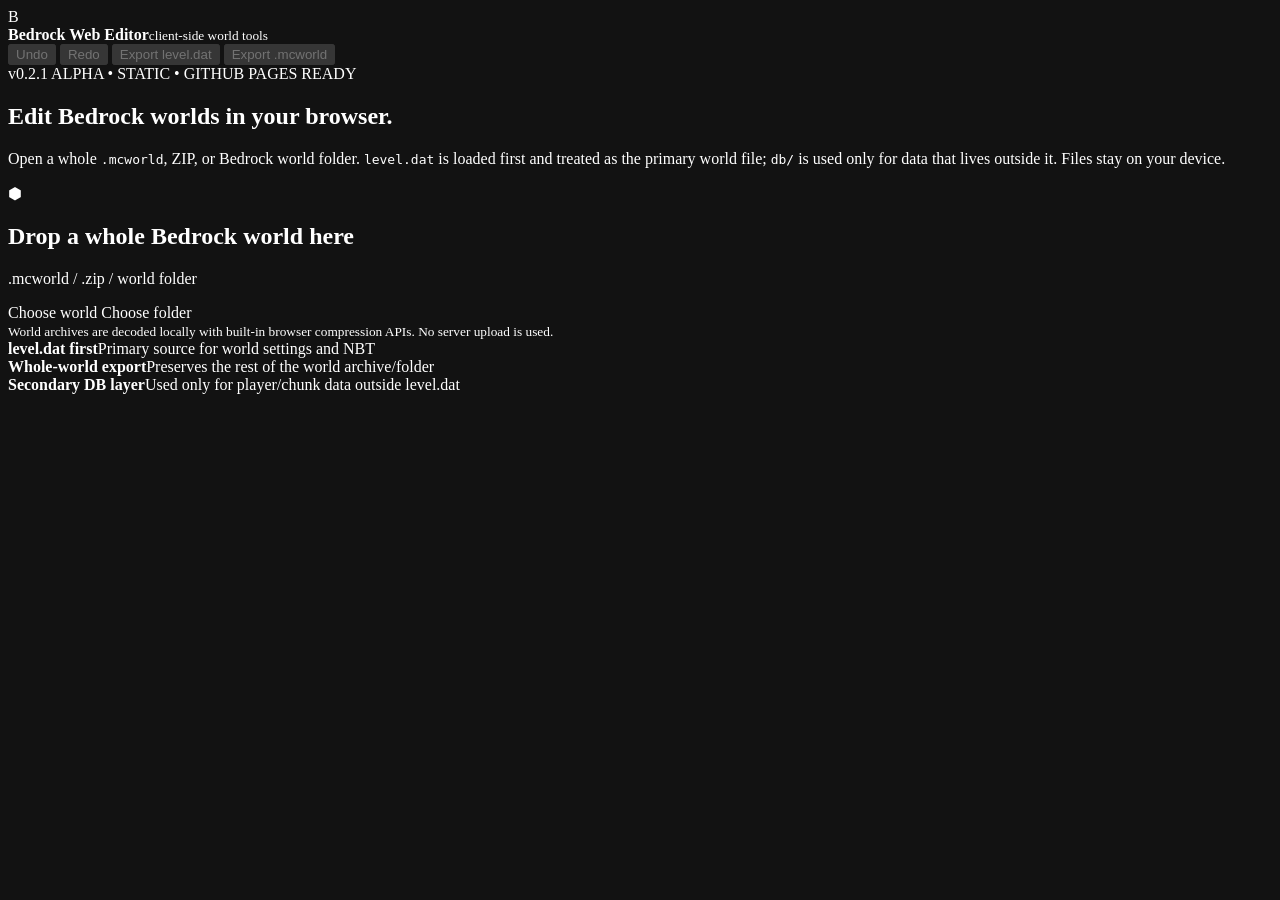
==== index.html @ 362d75a2 "Add editor interface" ====
<!doctype html>
<html lang="en">
<head>
  <meta charset="utf-8">
  <meta name="viewport" content="width=device-width,initial-scale=1,viewport-fit=cover">
  <meta name="theme-color" content="#050505">
  <meta name="color-scheme" content="dark">
  <meta name="description" content="Client-side Minecraft Bedrock world and inventory editor for GitHub Pages.">
  <title>Bedrock Web Editor</title>
  <link rel="manifest" href="./manifest.webmanifest">
  <link rel="icon" href="./icon.svg" type="image/svg+xml">
  <link rel="stylesheet" href="./styles.css">
</head>
<body>
  <header class="topbar">
    <div class="brand"><div class="logo">B</div><div><strong>Bedrock Web Editor</strong><small>client-side world tools</small></div></div>
    <div class="top-actions">
      <span id="dirtyBadge" class="dirty" hidden>UNSAVED</span>
      <button id="undoBtn" class="ghost" disabled>Undo</button>
      <button id="redoBtn" class="ghost" disabled>Redo</button>
      <button id="exportLevel" class="ghost" disabled>Export level.dat</button>
      <button id="exportWorld" class="primary" disabled>Export .mcworld</button>
    </div>
  </header>

  <main>
    <section id="emptyState" class="hero">
      <div class="hero-copy">
        <span class="eyebrow">v0.2.1 ALPHA • STATIC • GITHUB PAGES READY</span>
        <h1>Edit Bedrock worlds <span>in your browser.</span></h1>
        <p>Open a whole <code>.mcworld</code>, ZIP, or Bedrock world folder. <code>level.dat</code> is loaded first and treated as the primary world file; <code>db/</code> is used only for data that lives outside it. Files stay on your device.</p>
      </div>
      <div id="dropzone" class="dropzone">
        <div class="drop-icon">⬢</div>
        <h2>Drop a whole Bedrock world here</h2>
        <p>.mcworld / .zip / world folder</p>
        <div class="drop-buttons">
          <label class="primary file-label">Choose world<input id="fileInput" type="file" accept=".mcworld,.zip,.dat,application/zip" hidden></label>
          <label class="ghost file-label">Choose folder<input id="folderInput" type="file" webkitdirectory multiple hidden></label>
        </div>
        <small>World archives are decoded locally with built-in browser compression APIs. No server upload is used.</small>
      </div>
      <div class="feature-row">
        <div><b>level.dat first</b><span>Primary source for world settings and NBT</span></div>
        <div><b>Whole-world export</b><span>Preserves the rest of the world archive/folder</span></div>
        <div><b>Secondary DB layer</b><span>Used only for player/chunk data outside level.dat</span></div>
      </div>
    </section>

    <section id="editor" hidden>
      <div class="worldbar">
        <div><span class="eyebrow">OPEN WORLD</span><h1 id="worldTitle">World</h1><p><span id="sourceName"></span> • <span id="sourceType"></span></p></div>
        <div class="worldmeta"><span><b id="headerVersion">—</b> header</span><span><b id="payloadSize">—</b> payload</span><span><b id="levelHeaderInfo">—</b></span></div>
      </div>

      <nav class="tabs" aria-label="Editor sections">
        <button class="tab active" data-tab="world">level.dat</button>
        <button class="tab" data-tab="overview">Overview</button>
        <button class="tab" data-tab="inventory">Inventory</button>
        <button class="tab" data-tab="nbt">NBT</button>
        <button class="tab" data-tab="database">Database</button>
        <button class="tab" data-tab="about">About</button>
      </nav>

      <section id="panel-overview" class="panel">
        <div class="statgrid">
          <article><span>WORLD NAME</span><strong id="ovName">—</strong></article>
          <article><span>GAME MODE</span><strong id="ovMode">—</strong></article>
          <article><span>SEED</span><strong id="ovSeed">—</strong></article>
          <article><span>SPAWN</span><strong id="ovSpawn">—</strong></article>
          <article><span>FILES</span><strong id="ovFiles">—</strong></article>
          <article><span>PLAYER DATA</span><strong id="ovPlayers">—</strong></article>
        </div>
        <article class="card notice">
          <div class="notice-icon">!</div><div><h3>Make a backup before importing the edited world</h3><p>This editor preserves unknown NBT tags, but Bedrock changes its save format over time. Keep the original world until the edited copy has loaded correctly in-game.</p></div>
        </article>
      </section>

      <section id="panel-world" class="panel active">
        <div class="section-title"><div><span class="eyebrow">PRIMARY WORLD FILE • LEVEL.DAT</span><h2>World settings</h2><p>This is the first file loaded from every whole world and the primary source for world metadata.</p></div><button id="applyWorld" class="primary">Apply to level.dat</button></div>
        <div class="formgrid">
          <label><span>World name</span><input id="worldName" type="text"></label>
          <label><span>Seed</span><input id="seed" type="text" inputmode="numeric"></label>
          <label><span>Game mode</span><select id="gameMode"><option value="0">Survival</option><option value="1">Creative</option><option value="2">Adventure</option><option value="3">Spectator</option></select></label>
          <label><span>Difficulty</span><select id="difficulty"><option value="0">Peaceful</option><option value="1">Easy</option><option value="2">Normal</option><option value="3">Hard</option></select></label>
          <label><span>Spawn X</span><input id="spawnX" type="number"></label>
          <label><span>Spawn Y</span><input id="spawnY" type="number"></label>
          <label><span>Spawn Z</span><input id="spawnZ" type="number"></label>
          <label><span>World time</span><input id="worldTime" type="text" inputmode="numeric"></label>
        </div>
        <div class="togglegrid">
          <label class="switchrow"><span>Commands enabled</span><input id="commandsEnabled" type="checkbox"><i></i></label>
          <label class="switchrow"><span>Loaded in Creative</span><input id="creativeLoaded" type="checkbox"><i></i></label>
        </div>
        <div class="card"><h3>Detected gamerules</h3><div id="gamerules" class="togglegrid"></div></div>
      </section>

      <section id="panel-inventory" class="panel">
        <div class="section-title"><div><span class="eyebrow">PLAYER DATA</span><h2>Inventory editor</h2></div><label class="inline-select">Player record<select id="playerPicker"></select></label></div>
        <article id="playerNoData" class="card warning" hidden>
          <h3>No editable player inventory found yet</h3>
          <p id="playerNoDataText">The editor will automatically check LevelDB for <code>~local_player</code>. You can also load an extracted raw player NBT record below.</p>
        </article>
        <div id="inventoryContent">
          <div class="playerstats"><span>Level <b id="playerLevel">—</b></span><span>Health <b id="playerHealth">—</b></span><span>Source <b id="playerSource">—</b></span><small>Tap a slot to edit it</small></div>
          <div class="player-tools card slim-card">
            <label><span>XP level</span><input id="editPlayerLevel" type="number"></label>
            <label><span>Health</span><input id="editPlayerHealth" type="number" step="0.5"></label>
            <button id="applyPlayerStats" class="ghost">Apply stats</button>
            <button id="exportSelectedPlayer" class="ghost">Export player NBT</button>
            <button id="clearInventory" class="danger">Clear main inventory</button>
          </div>
          <div class="inventory-layout">
            <div><h3>Main inventory</h3><div id="inventoryGrid" class="invgrid"></div></div>
            <aside><h3>Armor</h3><div id="armorGrid" class="specialgrid"></div><h3>Offhand</h3><div id="offhandGrid" class="specialgrid"></div></aside>
          </div>
        </div>
        <article class="card raw-card">
          <div><h3>Raw player NBT</h3><p>For testing LevelDB player values separately, load a raw little-endian NBT record.</p></div>
          <label class="ghost file-label">Load raw NBT<input id="rawPlayerInput" type="file" hidden></label>
        </article>
        <div id="rawPlayerPanel" class="card" hidden>
          <div class="section-title compact"><div><h3 id="rawPlayerName"></h3></div><div class="inline-actions"><button id="bindRawPlayer" class="primary">Use as ~local_player</button><button id="exportRawPlayer" class="ghost">Export raw NBT</button></div></div>
          <pre id="rawPlayerJson" class="codebox"></pre>
        </div>
      </section>

      <section id="panel-nbt" class="panel">
        <div class="section-title"><div><span class="eyebrow">ADVANCED</span><h2>NBT tree</h2><p>Click a scalar value to edit it.</p></div><input id="nbtSearch" class="search" placeholder="Search tags or values…"></div>
        <div id="nbtTree" class="nbt-tree"></div>
      </section>

      <section id="panel-database" class="panel">
        <div class="section-title"><div><span class="eyebrow">SECONDARY WORLD DATA • LEVELDB • EXPERIMENTAL</span><h2>Database bridge</h2></div><div class="inline-actions"><button id="retryDb" class="ghost">Retry scan</button><span class="pill"><b id="dbCount">0</b> DB files</span></div></div>
        <article class="card warning"><h3>Secondary to level.dat</h3><p>The world opens and edits <code>level.dat</code> first. This database layer is only consulted for records that are not actually stored in <code>level.dat</code>, such as a modern <code>~local_player</code>. Edited database records are written without replacing the primary <code>level.dat</code> workflow.</p></article>
        <div class="statgrid db-stats">
          <article><span>DB STATUS</span><strong id="dbStatus">—</strong></article>
          <article><span>LOCAL PLAYER</span><strong id="dbLocalStatus">—</strong></article>
          <article><span>MANIFEST</span><strong id="dbManifest">—</strong></article>
          <article><span>PENDING DB EDITS</span><strong id="dbPending">0</strong></article>
        </div>
        <p id="dbHints" class="muted"></p>
        <div id="dbFiles" class="dbfiles"></div>
      </section>

      <section id="panel-about" class="panel">
        <div class="card prose">
          <span class="eyebrow">BEDROCK WEB EDITOR • v0.2.1 ALPHA</span>
          <h2>What this build actually supports</h2>
          <p>This is a static application: HTML, CSS and JavaScript only. It can be hosted from a normal GitHub Pages repository with no server, database, account system, or build step.</p>
          <ul>
            <li>Open and re-export complete <code>.mcworld</code> / ZIP archives and Bedrock world folders.</li>
            <li>Treat <code>level.dat</code> as the primary file: load it first, edit it directly, preserve unknown tags, and write it back into the whole-world export.</li>
            <li>Parse and write Bedrock's 8-byte <code>level.dat</code> header and little-endian NBT.</li>
            <li>Edit common world settings while preserving unrecognized NBT tags.</li>
            <li>Edit inventory/armor/offhand from embedded NBT, raw NBT, or a recoverable LevelDB <code>~local_player</code> record.</li>
            <li>Read standard LevelDB WAL records and exact keys from supported SST blocks.</li>
            <li>Export local-player edits as a new LevelDB recovery WAL overlay without rewriting existing SST tables.</li>
            <li>Undo/redo changes made through the editor.</li>
          </ul>
          <h3>Still experimental / not yet supported</h3>
          <p>Remote <code>player_*</code> selection, arbitrary chunk/subchunk editing, block entities/containers, actor editing, and complete table compaction. Unsupported table compression is skipped with a diagnostic instead of being overwritten.</p>
        </div>
      </section>
    </section>
  </main>

  <dialog id="itemDialog">
    <form method="dialog" onsubmit="return false">
      <div class="dialog-head"><div><span class="eyebrow">ITEM STACK</span><h2 id="itemSlotLabel">Slot</h2></div><button id="itemCancel" class="iconbtn" aria-label="Close">×</button></div>
      <label><span>Item identifier</span><input id="itemId" list="itemIds" autocomplete="off"></label>
      <datalist id="itemIds"></datalist>
      <div class="formgrid two"><label><span>Count</span><input id="itemCount" type="number" min="0" max="127"></label><label><span>Damage / data</span><input id="itemDamage" type="number"></label></div>
      <details><summary>Raw item data</summary><pre id="itemRaw" class="codebox"></pre></details>
      <div class="dialog-actions"><button id="deleteItem" class="danger" type="button">Delete item</button><span></span><button id="itemCancel2" class="ghost" type="button" onclick="document.getElementById('itemDialog').close()">Cancel</button><button id="itemSave" class="primary" type="button">Save item</button></div>
    </form>
  </dialog>

  <div id="toast" role="status" aria-live="polite"></div>
  <script type="module" src="./app.js"></script>
</body>
</html>
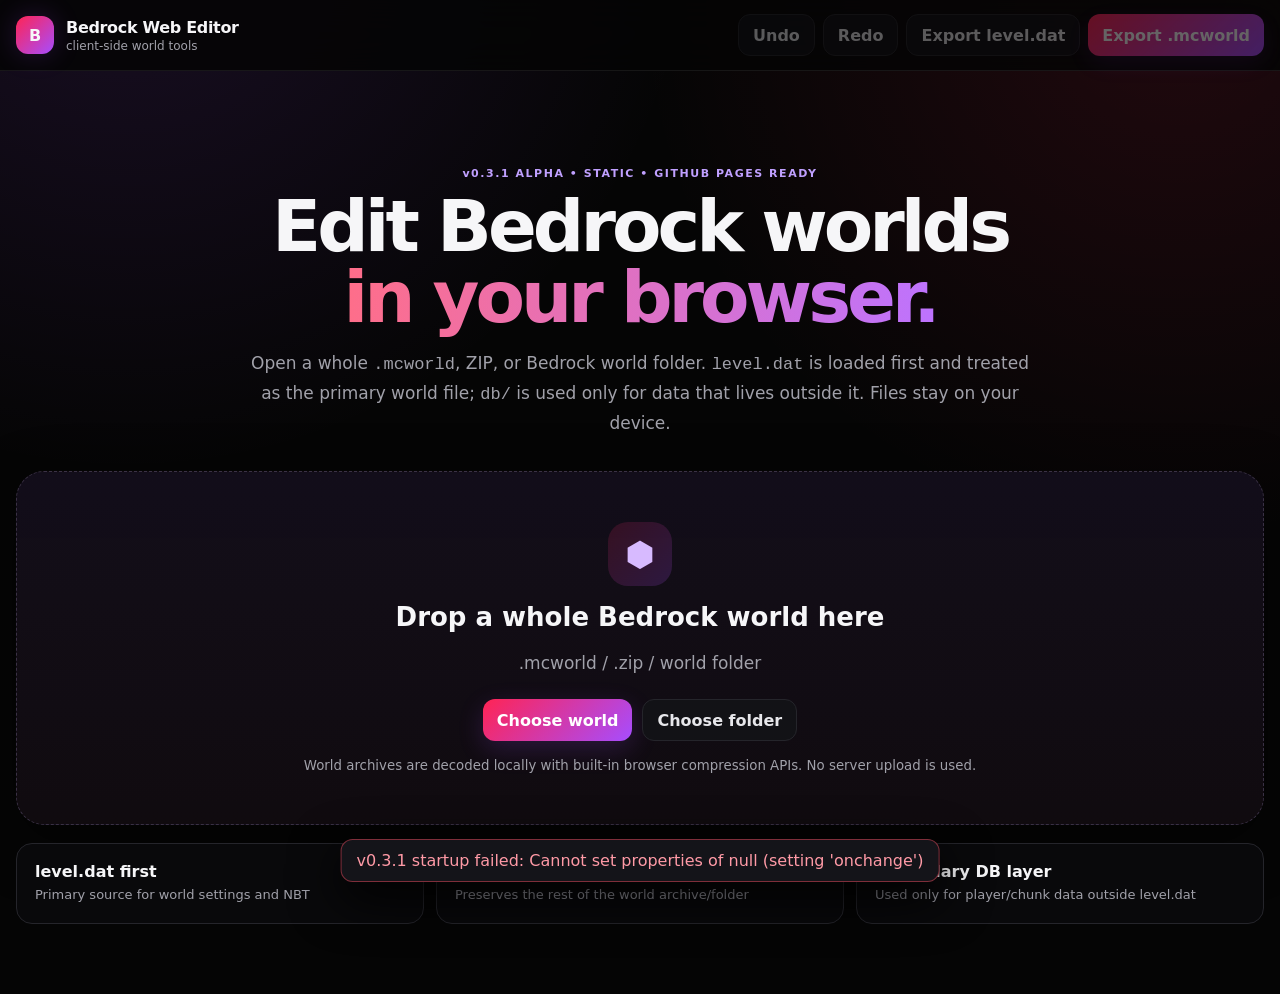
==== commit b04f92a5: "Fix Pages caching and update v0.3.1 metadata" ====
--- a/index.html
+++ b/index.html
@@ -9,7 +9,7 @@
   <title>Bedrock Web Editor</title>
   <link rel="manifest" href="./manifest.webmanifest">
   <link rel="icon" href="./icon.svg" type="image/svg+xml">
-  <link rel="stylesheet" href="./styles.css">
+  <link rel="stylesheet" href="./styles.css?v=0.3.1">
 </head>
 <body>
   <header class="topbar">
@@ -26,7 +26,7 @@
   <main>
     <section id="emptyState" class="hero">
       <div class="hero-copy">
-        <span class="eyebrow">v0.2.1 ALPHA • STATIC • GITHUB PAGES READY</span>
+        <span class="eyebrow">v0.3.1 ALPHA • STATIC • GITHUB PAGES READY</span>
         <h1>Edit Bedrock worlds <span>in your browser.</span></h1>
         <p>Open a whole <code>.mcworld</code>, ZIP, or Bedrock world folder. <code>level.dat</code> is loaded first and treated as the primary world file; <code>db/</code> is used only for data that lives outside it. Files stay on your device.</p>
       </div>
@@ -49,7 +49,7 @@
 
     <section id="editor" hidden>
       <div class="worldbar">
-        <div><span class="eyebrow">OPEN WORLD</span><h1 id="worldTitle">World</h1><p><span id="sourceName"></span> • <span id="sourceType"></span></p></div>
+        <div><span class="eyebrow">OPEN WORLD</span><h1 id="worldTitle">World</h1><p><span id="sourceName"></span> • <span id="sourceType"></span></div>
         <div class="worldmeta"><span><b id="headerVersion">—</b> header</span><span><b id="payloadSize">—</b> payload</span><span><b id="levelHeaderInfo">—</b></span></div>
       </div>
 
@@ -82,8 +82,8 @@
           <label><span>World name</span><input id="worldName" type="text"></label>
           <label><span>Seed</span><input id="seed" type="text" inputmode="numeric"></label>
           <label><span>Game mode</span><select id="gameMode"><option value="0">Survival</option><option value="1">Creative</option><option value="2">Adventure</option><option value="3">Spectator</option></select></label>
-          <label><span>Difficulty</span><select id="difficulty"><option value="0">Peaceful</option><option value="1">Easy</option><option value="2">Normal</option><option value="3">Hard</option></select></label>
-          <label><span>Spawn X</span><input id="spawnX" type="number"></label>
+          <label><span>Difficulty</span><select id="difficulty"><option value="0">Peaceful</option><option value="1">Easy</option><option value="2">Normal</option><option><option value="3">Hard</option></select></label>
+          <label><span>Spawn X<span><input id="spawnX" type="number"></label>
           <label><span>Spawn Y</span><input id="spawnY" type="number"></label>
           <label><span>Spawn Z</span><input id="spawnZ" type="number"></label>
           <label><span>World time</span><input id="worldTime" type="text" inputmode="numeric"></label>
@@ -110,23 +110,21 @@
             <button id="exportSelectedPlayer" class="ghost">Export player NBT</button>
             <button id="clearInventory" class="danger">Clear main inventory</button>
           </div>
-          <div class="inventory-layout">
-            <div><h3>Main inventory</h3><div id="inventoryGrid" class="invgrid"></div></div>
-            <aside><h3>Armor</h3><div id="armorGrid" class="specialgrid"></div><h3>Offhand</h3><div id="offhandGrid" class="specialgrid"></div></aside>
-          </div>
-        </div>
-        <article class="card raw-card">
-          <div><h3>Raw player NBT</h3><p>For testing LevelDB player values separately, load a raw little-endian NBT record.</p></div>
-          <label class="ghost file-label">Load raw NBT<input id="rawPlayerInput" type="file" hidden></label>
-        </article>
-        <div id="rawPlayerPanel" class="card" hidden>
-          <div class="section-title compact"><div><h3 id="rawPlayerName"></h3></div><div class="inline-actions"><button id="bindRawPlayer" class="primary">Use as ~local_player</button><button id="exportRawPlayer" class="ghost">Export raw NBT</button></div></div>
+          <h3>Main inventory</h3><div id="inventoryGrid" class="inventory-grid"></div>
+          <div class="special-grids"><div><h3>Armor</h3><div id="armorGrid" class="inventory-grid small"></div></div><div><h3>Offhand</h3><div id="offhandGrid" class="inventory-grid small"></div></div></div>
+        </div>
+        <article class="card secondary-tool">
+          <div><h3>Rawplayer NBT</h3><p>Use this if you have extracted a single player record. It does not replace whole-world import.</p></div>
+          <label class="ghost file-label">Load player NBT<input id="playerNBTInput" type="file" hidden></label>
+        </article>
+        <article id="rawPlayerPanel" class="card" hidden>
+          <div class="section-title"><div><h3>Loaded raw player record</h3><p id="rawPlayerName"></p></div><div class="inline-actions"><button id="bindLocalPlayer" class="ghost">Bind to ~local_player</button><button id="exportRawPlayer" class="ghost">Export raw NBT</button></div></div>
           <pre id="rawPlayerJson" class="codebox"></pre>
-        </div>
+        </article>
       </section>
 
       <section id="panel-nbt" class="panel">
-        <div class="section-title"><div><span class="eyebrow">ADVANCED</span><h2>NBT tree</h2><p>Click a scalar value to edit it.</p></div><input id="nbtSearch" class="search" placeholder="Search tags or values…"></div>
+        <div class="section-title"><div><span class="eyebrow">LEVEL.DAT NBT</span><h2>Raw tree browser</h2></div><input id="nbtSearch" class="search" placeholder="Filter tags ..."></div>
         <div id="nbtTree" class="nbt-tree"></div>
       </section>
 
@@ -145,15 +143,20 @@
 
       <section id="panel-about" class="panel">
         <div class="card prose">
-          <span class="eyebrow">BEDROCK WEB EDITOR • v0.2.1 ALPHA</span>
+          <span class="eyebrow">BEDROCK WEB EDITOR • v0.3.1 ALPHA</span>
           <h2>What this build actually supports</h2>
           <p>This is a static application: HTML, CSS and JavaScript only. It can be hosted from a normal GitHub Pages repository with no server, database, account system, or build step.</p>
+          <p><strong>Live site:</strong> <a href="https://alastor-kaneki.github.io/Bedrock-World-Editor/" target="_blank" rel="noopener">alastor-kaneki.github.io/Bedrock-World-Editor/</a></p>
+          <p class="muted"><strong>Build:</strong> v0.3.1-alpha • cache-migration release</p>
           <ul>
             <li>Open and re-export complete <code>.mcworld</code> / ZIP archives and Bedrock world folders.</li>
             <li>Treat <code>level.dat</code> as the primary file: load it first, edit it directly, preserve unknown tags, and write it back into the whole-world export.</li>
             <li>Parse and write Bedrock's 8-byte <code>level.dat</code> header and little-endian NBT.</li>
             <li>Edit common world settings while preserving unrecognized NBT tags.</li>
             <li>Edit inventory/armor/offhand from embedded NBT, raw NBT, or a recoverable LevelDB <code>~local_player</code> record.</li>
+            <li>Browse the current official Bedrock item listing, including technical, Education, deprecated, hidden, and normally unobtainable IDs.</li>
+            <li>Display matching vanilla item/block sprites directly from Mojang’s official <code>bedrock-samples</code> repository.</li>
+            <li>Add, remove, and edit enchantments, including arbitrary numeric enchantment IDs and out-of-range levels.</li>
             <li>Read standard LevelDB WAL records and exact keys from supported SST blocks.</li>
             <li>Export local-player edits as a new LevelDB recovery WAL overlay without rewriting existing SST tables.</li>
             <li>Undo/redo changes made through the editor.</li>
@@ -165,18 +168,57 @@
     </section>
   </main>
 
-  <dialog id="itemDialog">
+  <dialog id="itemDialog" class="wide-dialog">
     <form method="dialog" onsubmit="return false">
       <div class="dialog-head"><div><span class="eyebrow">ITEM STACK</span><h2 id="itemSlotLabel">Slot</h2></div><button id="itemCancel" class="iconbtn" aria-label="Close">×</button></div>
-      <label><span>Item identifier</span><input id="itemId" list="itemIds" autocomplete="off"></label>
+      <div id="itemPreview" class="item-preview"></div>
+      <div class="item-id-row">
+        <label><span>Item identifier</span><input id="itemId" list="itemIds" autocomplete="off" spellcheck="false"></label>
+        <button id="browseCatalog" class="ghost" type="button">Browse all items</button>
+      </div>
       <datalist id="itemIds"></datalist>
       <div class="formgrid two"><label><span>Count</span><input id="itemCount" type="number" min="0" max="127"></label><label><span>Damage / data</span><input id="itemDamage" type="number"></label></div>
+
+      <section class="enchant-editor">
+        <div class="subsection-head"><div><span class="eyebrow">ENCHANTMENTS</span><h3>Enchant stack</h3></div><button id="enchantClear" class="ghost smallbtn" type="button">Clear all</button></div>
+        <div id="enchantList" class="enchant-list"></div>
+        <div class="enchant-add">
+          <label><span>Enchantment</span><select id="enchantType"></select></label>
+          <label id="enchantCustomWrap" hidden><span>Numeric ID</span><input id="enchantCustomId" type="number" value="0" min="-32768" max="32767"></label>
+          <label><span>Level</span><input id="enchantLevel" type="number" value="1" step="1"></label>
+          <button id="enchantAdd" class="ghost" type="button">Add / update</button>
+        </div>
+        <p class="muted tiny">Normal maximum levels are shown as hints. The editor allows out-of-range levels and custom numeric IDs for experimental/illegal stacks.</p>
+      </section>
+
       <details><summary>Raw item data</summary><pre id="itemRaw" class="codebox"></pre></details>
       <div class="dialog-actions"><button id="deleteItem" class="danger" type="button">Delete item</button><span></span><button id="itemCancel2" class="ghost" type="button" onclick="document.getElementById('itemDialog').close()">Cancel</button><button id="itemSave" class="primary" type="button">Save item</button></div>
     </form>
   </dialog>
 
+  <dialog id="catalogDialog" class="catalog-dialog">
+    <form method="dialog" onsubmit="return false">
+      <div class="dialog-head"><div><span class="eyebrow">OFFICIAL BEDROCK CATALOG</span><h2>Items & hidden IDs</h2></div><button id="catalogClose" class="iconbtn" type="button" aria-label="Close">×</button></div>
+      <div class="catalog-source"><b id="catalogSourceStatus">Loading official catalog…</b><span id="catalogSourceDetails">Microsoft Learn + Mojang bedrock-samples</span></div>
+      <div class="catalog-toolbar">
+        <input id="catalogSearch" class="search" placeholder="Search item ID or runtime ID…" autocomplete="off">
+        <select id="catalogFilter">
+          <option value="all">All items</option>
+          <option value="special">Hidden / technical / education</option>
+          <option value="technical">Technical / normally unobtainable</option>
+          <option value="education">Education / chemistry</option>
+          <option value="deprecated">Deprecated / placeholder</option>
+          <option value="normal">Normal</option>
+        </select>
+        <span id="catalogCount" class="pill">0 results</span>
+      </div>
+      <p class="muted tiny catalog-note">Catalog IDs come from Microsoft’s Bedrock reference. Sprites are linked directly from Mojang’s official <code>bedrock-samples</code> resource pack when a matching vanilla texture exists. No Minecraft textures are copied into this repository.</p>
+      <div id="catalogGrid" class="catalog-grid"></div>
+      <button id="catalogLoadMore" class="ghost catalog-more" type="button">Show more</button>
+    </form>
+  </dialog>
+
   <div id="toast" role="status" aria-live="polite"></div>
-  <script type="module" src="./app.js"></script>
+  <script type="module" src="./app.js?v=0.3.1"></script>
 </body>
 </html>
--- a/styles.css
+++ b/styles.css
@@ -0,0 +1,11 @@
+:root{
+  --bg:#050505;--panel:#0b0b0d;--panel2:#111114;--line:#25252b;--text:#f6f6f8;--muted:#a1a1aa;
+  --red:#ff2454;--purple:#a64dff;--green:#5ff0a5;--yellow:#ffcb61;--danger:#ff4f63;
+  --radius:18px;--shadow:0 18px 60px rgba(0,0,0,.45)
+}
+*{box-sizing:border-box}html,body{margin:0;background:radial-gradient(circle at 10% -10%,rgba(166,77,255,.13),transparent 36%),radial-gradient(circle at 92% 0,rgba(255,36,84,.11),transparent 35%),var(--bg);color:var(--text);font-family:Inter,ui-sans-serif,system-ui,-apple-system,BlinkMacSystemFont,"Segoe UI",sans-serif;min-height:100%}body{padding-bottom:max(24px,env(safe-area-inset-bottom))}button,input,select{font:inherit;color:inherit}button,label.file-label{user-select:none}code,pre{font-family:"SFMono-Regular",Consolas,"Liberation Mono",monospace}.topbar{position:sticky;top:0;z-index:50;display:flex;align-items:center;justify-content:space-between;gap:20px;padding:14px max(16px,calc((100vw - 1280px)/2));background:rgba(5,5,5,.88);backdrop-filter:blur(18px);border-bottom:1px solid rgba(255,255,255,.07)}.brand{display:flex;align-items:center;gap:12px}.brand strong{display:block;letter-spacing:-.02em}.brand small{display:block;color:var(--muted);font-size:12px;margin-top:2px}.logo{width:38px;height:38px;border-radius:12px;display:grid;place-items:center;font-weight:900;background:linear-gradient(135deg,var(--red),var(--purple));box-shadow:0 0 28px rgba(166,77,255,.2)}.top-actions{display:flex;gap:8px;align-items:center;flex-wrap:wrap;justify-content:flex-end}button,.file-label{border:0;border-radius:12px;padding:10px 14px;cursor:pointer;transition:.18s ease;font-weight:750;display:inline-flex;align-items:center;justify-content:center;gap:8px;min-height:42px}.primary{background:linear-gradient(135deg,var(--red),var(--purple));color:#fff;box-shadow:0 8px 26px rgba(166,77,255,.18)}.primary:hover{transform:translateY(-1px);filter:brightness(1.08)}.ghost{background:#121216;border:1px solid var(--line);color:#e7e7eb}.ghost:hover{background:#19191f}.danger{background:rgba(255,79,99,.13);color:#ff8795;border:1px solid rgba(255,79,99,.24)}button:disabled{opacity:.38;cursor:not-allowed;transform:none!important}.dirty{font-size:11px;font-weight:900;letter-spacing:.1em;color:#ffd7df;background:rgba(255,36,84,.14);border:1px solid rgba(255,36,84,.28);padding:7px 9px;border-radius:999px}main{max-width:1280px;margin:0 auto;padding:28px 16px}.hero{padding:7vh 0 2vh}.hero-copy{text-align:center;max-width:780px;margin:0 auto 34px}.eyebrow{font-size:11px;letter-spacing:.14em;font-weight:900;color:#c0a0ff}.hero h1,.worldbar h1{font-size:clamp(38px,7vw,72px);line-height:.98;letter-spacing:-.055em;margin:10px 0 16px}.hero h1 span{background:linear-gradient(90deg,#ff6e89,#bd73ff);-webkit-background-clip:text;background-clip:text;color:transparent}.hero p{color:var(--muted);font-size:17px;line-height:1.65}.dropzone{border:1px dashed #3a3145;background:linear-gradient(180deg,rgba(166,77,255,.055),rgba(255,36,84,.025)),#0a0a0d;border-radius:28px;padding:50px 24px;text-align:center;box-shadow:var(--shadow);transition:.2s}.dropzone.drag{border-color:#ba7fff;transform:scale(1.006);background:#101016}.drop-icon{width:64px;height:64px;margin:0 auto 16px;display:grid;place-items:center;border-radius:20px;background:linear-gradient(135deg,rgba(255,36,84,.15),rgba(166,77,255,.18));font-size:34px;color:#d7baff}.dropzone h2{margin:8px 0 6px;font-size:26px}.dropzone p,.dropzone small{color:var(--muted)}.drop-buttons{display:flex;justify-content:center;gap:10px;margin:22px 0 14px;flex-wrap:wrap}.feature-row{display:grid;grid-template-columns:repeat(3,1fr);gap:12px;margin-top:18px}.feature-row>div{padding:18px;border:1px solid var(--line);background:rgba(11,11,13,.8);border-radius:16px}.feature-row b,.feature-row span{display:block}.feature-row span{color:var(--muted);font-size:13px;margin-top:5px;line-height:1.45}.worldbar{display:flex;justify-content:space-between;align-items:end;gap:20px;padding:18px 4px 22px}.worldbar h1{font-size:clamp(34px,5vw,56px);margin:5px 0 6px}.worldbar p{margin:0;color:var(--muted)}.worldmeta{display:flex;gap:8px;flex-wrap:wrap;justify-content:flex-end}.worldmeta span,.pill{background:#101014;border:1px solid var(--line);border-radius:999px;padding:8px 11px;color:var(--muted);font-size:12px}.worldmeta b,.pill b{color:#fff}.tabs{display:flex;gap:6px;overflow-x:auto;padding:8px;background:#0a0a0d;border:1px solid var(--line);border-radius:15px;position:sticky;top:68px;z-index:30}.tab{background:transparent;color:var(--muted);white-space:nowrap}.tab.active{background:linear-gradient(135deg,rgba(255,36,84,.17),rgba(166,77,255,.17));color:#fff;border:1px solid rgba(190,117,255,.22)}.panel{display:none;padding:24px 2px}.panel.active{display:block}.statgrid{display:grid;grid-template-columns:repeat(3,1fr);gap:12px}.statgrid article,.card{background:linear-gradient(180deg,#101014,#0c0c0f);border:1px solid var(--line);border-radius:var(--radius);padding:20px}.statgrid span{display:block;color:var(--muted);font-size:11px;letter-spacing:.12em;font-weight:800}.statgrid strong{display:block;margin-top:10px;font-size:22px;overflow-wrap:anywhere}.notice{margin-top:14px;display:flex;gap:14px;align-items:flex-start}.notice-icon{width:34px;height:34px;border-radius:10px;background:rgba(255,203,97,.1);border:1px solid rgba(255,203,97,.2);display:grid;place-items:center;color:var(--yellow);font-weight:900;flex:none}.notice h3,.card h3{margin:0 0 7px}.notice p,.card p{margin:0;color:var(--muted);line-height:1.6}.warning{border-color:rgba(255,203,97,.2);background:linear-gradient(180deg,rgba(255,203,97,.05),#0c0c0f)}.section-title{display:flex;justify-content:space-between;align-items:center;gap:16px;margin-bottom:16px}.section-title h2{margin:4px 0 0;font-size:30px;letter-spacing:-.035em}.section-title p{color:var(--muted);margin:5px 0 0}.section-title.compact{margin-bottom:10px}.formgrid{display:grid;grid-template-columns:repeat(4,1fr);gap:12px}.formgrid.two{grid-template-columns:1fr 1fr}.formgrid label,dialog label{display:block}.formgrid label>span,dialog label>span,.inline-select{font-size:12px;color:var(--muted);font-weight:700}.formgrid input,.formgrid select,dialog input,.inline-select select,.search{width:100%;margin-top:7px;background:#0f0f13;border:1px solid var(--line);border-radius:12px;padding:12px 13px;outline:none}.formgrid input:focus,.formgrid select:focus,dialog input:focus,.search:focus{border-color:#8f5cc6;box-shadow:0 0 0 3px rgba(166,77,255,.09)}.togglegrid{display:grid;grid-template-columns:repeat(2,1fr);gap:10px;margin:14px 0}.switchrow{display:flex!important;align-items:center;justify-content:space-between;gap:12px;padding:13px 14px;border:1px solid var(--line);border-radius:12px;background:#0e0e12;color:#ddd}.switchrow input{display:none}.switchrow i{width:42px;height:24px;border-radius:999px;background:#292930;position:relative;flex:none;transition:.2s}.switchrow i:after{content:"";position:absolute;width:18px;height:18px;left:3px;top:3px;border-radius:50%;background:#999;transition:.2s}.switchrow input:checked+i{background:linear-gradient(90deg,var(--red),var(--purple))}.switchrow input:checked+i:after{left:21px;background:#fff}.inline-select select{width:auto;min-width:220px;margin-left:8px;margin-top:0}.playerstats{display:flex;gap:10px;align-items:center;flex-wrap:wrap;margin-bottom:12px}.playerstats span{padding:9px 12px;background:#101014;border:1px solid var(--line);border-radius:999px}.playerstats small{color:var(--muted)}.inventory-layout{display:grid;grid-template-columns:minmax(0,1fr) 190px;gap:16px}.inventory-layout h3{margin:4px 0 10px}.invgrid{display:grid;grid-template-columns:repeat(9,minmax(54px,1fr));gap:7px}.slot{aspect-ratio:1/1;background:linear-gradient(180deg,#17171c,#101014);border:1px solid #303038;border-radius:11px;padding:6px;position:relative;overflow:hidden;display:block;text-align:center;min-height:58px}.slot:hover{border-color:#8a5dac;background:#1b1920}.slot-num{position:absolute;top:5px;left:7px;font-size:9px;color:#7d7d88;max-width:90%;white-space:nowrap;overflow:hidden;text-overflow:ellipsis}.item-glyph{font-size:23px;display:block;margin:8px auto 2px;color:#d8c0ff;text-shadow:0 0 12px rgba(166,77,255,.25)}.item-name{font-size:8px;display:block;white-space:nowrap;overflow:hidden;text-overflow:ellipsis;color:#aaa}.slot strong{position:absolute;right:6px;bottom:4px;font-size:11px}.empty-dot{display:grid;place-items:center;height:100%;font-size:25px;color:#46464f}.specialgrid{display:grid;gap:7px;margin-bottom:18px}.slot.special{aspect-ratio:auto;height:66px}.raw-card{margin-top:20px;display:flex;justify-content:space-between;align-items:center;gap:14px}.codebox{background:#08080a;border:1px solid #222228;padding:14px;border-radius:12px;overflow:auto;max-height:380px;color:#cfd0d5;font-size:12px;line-height:1.55}.nbt-tree{background:#0b0b0e;border:1px solid var(--line);border-radius:16px;padding:10px;overflow:auto}.nbt-node{border-left:1px solid #26262d;margin-left:7px}.nbt-head{display:flex;align-items:center;gap:8px;min-height:38px;padding:5px 8px;border-radius:9px;cursor:pointer}.nbt-head:hover{background:#121217}.nbt-head b{font-size:13px}.nbt-value{margin-left:auto;color:#a3a3ad;font:12px/1.3 "SFMono-Regular",Consolas,monospace;max-width:55%;white-space:nowrap;overflow:hidden;text-overflow:ellipsis}.nbt-children{margin-left:15px}.tag-type{font-size:9px;line-height:1;border-radius:999px;padding:5px 6px;background:#202029;color:#c8c8d2;min-width:48px;text-align:center}.t8{color:#9be0b7}.t10{color:#cf9cff}.t9{color:#ffafc0}.t4{color:#ffd087}.search{width:min(340px,50vw);margin-top:0}.dbfiles{display:grid;gap:7px}.db-row{display:flex;justify-content:space-between;gap:16px;background:#0f0f13;border:1px solid var(--line);padding:11px 13px;border-radius:10px;font:12px/1.4 "SFMono-Regular",Consolas,monospace}.db-row span{overflow-wrap:anywhere}.db-row b{color:#aaa;white-space:nowrap}.muted{color:var(--muted);line-height:1.6}.prose{max-width:880px}.prose h2{font-size:32px;letter-spacing:-.04em}.prose li{margin:9px 0;color:#d4d4db}.prose code{color:#ddbaff}dialog{width:min(620px,calc(100vw - 24px));border:1px solid #393941;background:#0b0b0f;color:#fff;border-radius:22px;padding:0;box-shadow:0 30px 100px #000}dialog::backdrop{background:rgba(0,0,0,.78);backdrop-filter:blur(6px)}dialog form{padding:20px}.dialog-head{display:flex;align-items:center;justify-content:space-between}.dialog-head h2{margin:4px 0 15px}.iconbtn{width:40px;height:40px;padding:0;border-radius:50%;background:#16161b;border:1px solid var(--line);font-size:24px}.dialog-actions{display:grid;grid-template-columns:auto 1fr auto auto;gap:8px;align-items:center;margin-top:16px}.dialog-actions button{min-width:90px}#toast{position:fixed;left:50%;bottom:max(18px,env(safe-area-inset-bottom));transform:translate(-50%,20px);opacity:0;pointer-events:none;z-index:100;background:#141419;border:1px solid #34343c;color:#f3f3f5;padding:11px 15px;border-radius:12px;box-shadow:0 16px 50px #000;transition:.2s;max-width:min(90vw,620px);text-align:center}#toast.show{opacity:1;transform:translate(-50%,0)}#toast[data-kind="err"]{border-color:rgba(255,79,99,.45);color:#ff9aa6}
+@media(max-width:900px){.formgrid{grid-template-columns:repeat(2,1fr)}.statgrid{grid-template-columns:repeat(2,1fr)}.inventory-layout{grid-template-columns:1fr}.specialgrid{grid-template-columns:repeat(5,1fr)}.worldbar{align-items:flex-start;flex-direction:column}.worldmeta{justify-content:flex-start}.topbar{align-items:flex-start}.top-actions{max-width:62%}.top-actions .ghost:nth-of-type(3){display:none}}
+@media(max-width:620px){main{padding:18px 10px}.topbar{padding:10px}.brand small{display:none}.top-actions{max-width:none;gap:5px}.top-actions button{padding:9px 10px;font-size:12px}.top-actions .ghost:nth-of-type(1),.top-actions .ghost:nth-of-type(2){display:none}.hero{padding-top:4vh}.dropzone{padding:38px 14px}.feature-row,.statgrid,.formgrid,.togglegrid{grid-template-columns:1fr}.tabs{top:59px}.panel{padding-top:18px}.section-title{align-items:flex-start;flex-direction:column}.section-title>.primary{width:100%}.inline-select{width:100%}.inline-select select{display:block;margin:7px 0 0;width:100%}.invgrid{grid-template-columns:repeat(6,1fr);gap:5px}.slot{min-height:50px;border-radius:9px}.item-glyph{font-size:18px}.specialgrid{grid-template-columns:repeat(2,1fr)}.raw-card{align-items:flex-start;flex-direction:column}.raw-card .file-label{width:100%}.search{width:100%}.nbt-value{max-width:42%}.dialog-actions{grid-template-columns:1fr 1fr}.dialog-actions span{display:none}.dialog-actions button{width:100%}.dialog-actions .danger{order:3;grid-column:1/-1}.feature-row{display:none}}
+.player-tools{display:grid;grid-template-columns:130px 130px auto auto auto;gap:9px;align-items:end;margin:0 0 16px}.slim-card{padding:13px}.player-tools label>span{display:block;font-size:11px;color:var(--muted);font-weight:800;margin-bottom:6px}.player-tools input{width:100%;background:#0b0b0e;border:1px solid var(--line);border-radius:10px;padding:10px;outline:none}.inline-actions{display:flex;gap:8px;align-items:center;flex-wrap:wrap}.db-stats{grid-template-columns:repeat(4,1fr);margin:14px 0}.db-stats strong{font-size:14px;line-height:1.35;overflow-wrap:anywhere}.db-stats article{min-height:92px}
+@media(max-width:900px){.player-tools{grid-template-columns:1fr 1fr 1fr}.db-stats{grid-template-columns:repeat(2,1fr)}}
+@media(max-width:620px){.player-tools{grid-template-columns:1fr 1fr}.player-tools button{width:100%}.player-tools .danger{grid-column:1/-1}.db-stats{grid-template-columns:1fr}.inline-actions{width:100%}.inline-actions button{flex:1}}
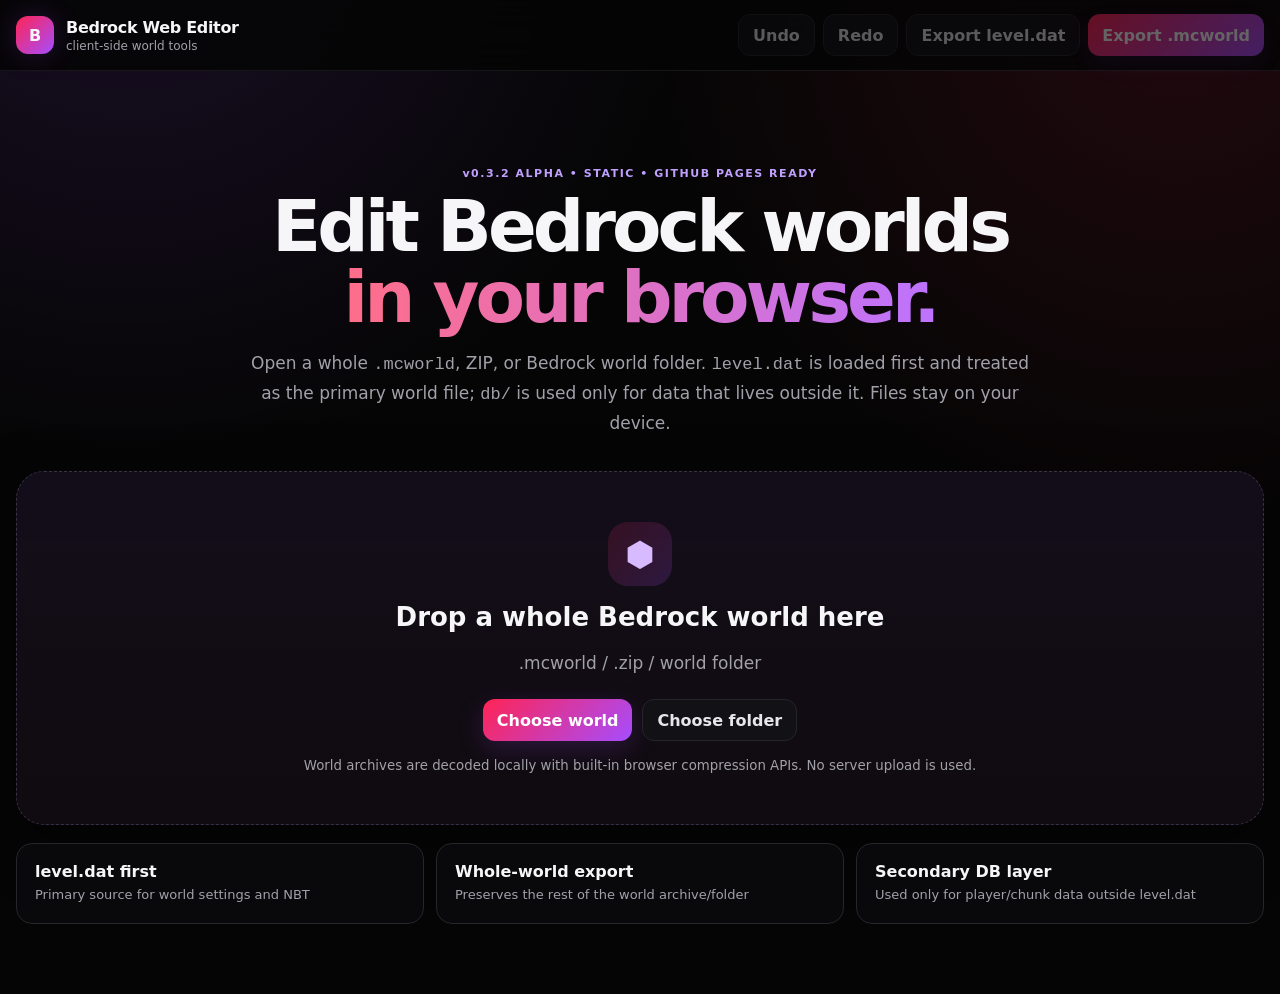
==== commit 1ee15176: "Deploy v0.3.2 Firefox cache recovery shell" ====
--- a/index.html
+++ b/index.html
@@ -9,7 +9,7 @@
   <title>Bedrock Web Editor</title>
   <link rel="manifest" href="./manifest.webmanifest">
   <link rel="icon" href="./icon.svg" type="image/svg+xml">
-  <link rel="stylesheet" href="./styles.css?v=0.3.1">
+  <link rel="stylesheet" href="./styles.css?v=0.3.2">
 </head>
 <body>
   <header class="topbar">
@@ -26,7 +26,7 @@
   <main>
     <section id="emptyState" class="hero">
       <div class="hero-copy">
-        <span class="eyebrow">v0.3.1 ALPHA • STATIC • GITHUB PAGES READY</span>
+        <span class="eyebrow">v0.3.2 ALPHA • STATIC • GITHUB PAGES READY</span>
         <h1>Edit Bedrock worlds <span>in your browser.</span></h1>
         <p>Open a whole <code>.mcworld</code>, ZIP, or Bedrock world folder. <code>level.dat</code> is loaded first and treated as the primary world file; <code>db/</code> is used only for data that lives outside it. Files stay on your device.</p>
       </div>
@@ -49,7 +49,7 @@
 
     <section id="editor" hidden>
       <div class="worldbar">
-        <div><span class="eyebrow">OPEN WORLD</span><h1 id="worldTitle">World</h1><p><span id="sourceName"></span> • <span id="sourceType"></span></div>
+        <div><span class="eyebrow">OPEN WORLD</span><h1 id="worldTitle">World</h1><p><span id="sourceName"></span> • <span id="sourceType"></span></p></div>
         <div class="worldmeta"><span><b id="headerVersion">—</b> header</span><span><b id="payloadSize">—</b> payload</span><span><b id="levelHeaderInfo">—</b></span></div>
       </div>
 
@@ -82,8 +82,8 @@
           <label><span>World name</span><input id="worldName" type="text"></label>
           <label><span>Seed</span><input id="seed" type="text" inputmode="numeric"></label>
           <label><span>Game mode</span><select id="gameMode"><option value="0">Survival</option><option value="1">Creative</option><option value="2">Adventure</option><option value="3">Spectator</option></select></label>
-          <label><span>Difficulty</span><select id="difficulty"><option value="0">Peaceful</option><option value="1">Easy</option><option value="2">Normal</option><option><option value="3">Hard</option></select></label>
-          <label><span>Spawn X<span><input id="spawnX" type="number"></label>
+          <label><span>Difficulty</span><select id="difficulty"><option value="0">Peaceful</option><option value="1">Easy</option><option value="2">Normal</option><option value="3">Hard</option></select></label>
+          <label><span>Spawn X</span><input id="spawnX" type="number"></label>
           <label><span>Spawn Y</span><input id="spawnY" type="number"></label>
           <label><span>Spawn Z</span><input id="spawnZ" type="number"></label>
           <label><span>World time</span><input id="worldTime" type="text" inputmode="numeric"></label>
@@ -110,21 +110,23 @@
             <button id="exportSelectedPlayer" class="ghost">Export player NBT</button>
             <button id="clearInventory" class="danger">Clear main inventory</button>
           </div>
-          <h3>Main inventory</h3><div id="inventoryGrid" class="inventory-grid"></div>
-          <div class="special-grids"><div><h3>Armor</h3><div id="armorGrid" class="inventory-grid small"></div></div><div><h3>Offhand</h3><div id="offhandGrid" class="inventory-grid small"></div></div></div>
-        </div>
-        <article class="card secondary-tool">
-          <div><h3>Rawplayer NBT</h3><p>Use this if you have extracted a single player record. It does not replace whole-world import.</p></div>
-          <label class="ghost file-label">Load player NBT<input id="playerNBTInput" type="file" hidden></label>
+          <div class="inventory-layout">
+            <div><h3>Main inventory</h3><div id="inventoryGrid" class="invgrid"></div></div>
+            <aside><h3>Armor</h3><div id="armorGrid" class="specialgrid"></div><h3>Offhand</h3><div id="offhandGrid" class="specialgrid"></div></aside>
+          </div>
+        </div>
+        <article class="card raw-card">
+          <div><h3>Raw player NBT</h3><p>For testing LevelDB player values separately, load a raw little-endian NBT record.</p></div>
+          <label class="ghost file-label">Load raw NBT<input id="rawPlayerInput" type="file" hidden></label>
         </article>
-        <article id="rawPlayerPanel" class="card" hidden>
-          <div class="section-title"><div><h3>Loaded raw player record</h3><p id="rawPlayerName"></p></div><div class="inline-actions"><button id="bindLocalPlayer" class="ghost">Bind to ~local_player</button><button id="exportRawPlayer" class="ghost">Export raw NBT</button></div></div>
+        <div id="rawPlayerPanel" class="card" hidden>
+          <div class="section-title compact"><div><h3 id="rawPlayerName"></h3></div><div class="inline-actions"><button id="bindRawPlayer" class="primary">Use as ~local_player</button><button id="exportRawPlayer" class="ghost">Export raw NBT</button></div></div>
           <pre id="rawPlayerJson" class="codebox"></pre>
-        </article>
+        </div>
       </section>
 
       <section id="panel-nbt" class="panel">
-        <div class="section-title"><div><span class="eyebrow">LEVEL.DAT NBT</span><h2>Raw tree browser</h2></div><input id="nbtSearch" class="search" placeholder="Filter tags ..."></div>
+        <div class="section-title"><div><span class="eyebrow">ADVANCED</span><h2>NBT tree</h2><p>Click a scalar value to edit it.</p></div><input id="nbtSearch" class="search" placeholder="Search tags or values…"></div>
         <div id="nbtTree" class="nbt-tree"></div>
       </section>
 
@@ -143,11 +145,11 @@
 
       <section id="panel-about" class="panel">
         <div class="card prose">
-          <span class="eyebrow">BEDROCK WEB EDITOR • v0.3.1 ALPHA</span>
+          <span class="eyebrow">BEDROCK WEB EDITOR • v0.3.2 ALPHA</span>
           <h2>What this build actually supports</h2>
           <p>This is a static application: HTML, CSS and JavaScript only. It can be hosted from a normal GitHub Pages repository with no server, database, account system, or build step.</p>
           <p><strong>Live site:</strong> <a href="https://alastor-kaneki.github.io/Bedrock-World-Editor/" target="_blank" rel="noopener">alastor-kaneki.github.io/Bedrock-World-Editor/</a></p>
-          <p class="muted"><strong>Build:</strong> v0.3.1-alpha • cache-migration release</p>
+          <p class="muted"><strong>Build:</strong> v0.3.2-alpha • Firefox/cache recovery release</p>
           <ul>
             <li>Open and re-export complete <code>.mcworld</code> / ZIP archives and Bedrock world folders.</li>
             <li>Treat <code>level.dat</code> as the primary file: load it first, edit it directly, preserve unknown tags, and write it back into the whole-world export.</li>
@@ -219,6 +221,6 @@
   </dialog>
 
   <div id="toast" role="status" aria-live="polite"></div>
-  <script type="module" src="./app.js?v=0.3.1"></script>
+  <script type="module" src="./boot-0.3.2.js"></script>
 </body>
 </html>
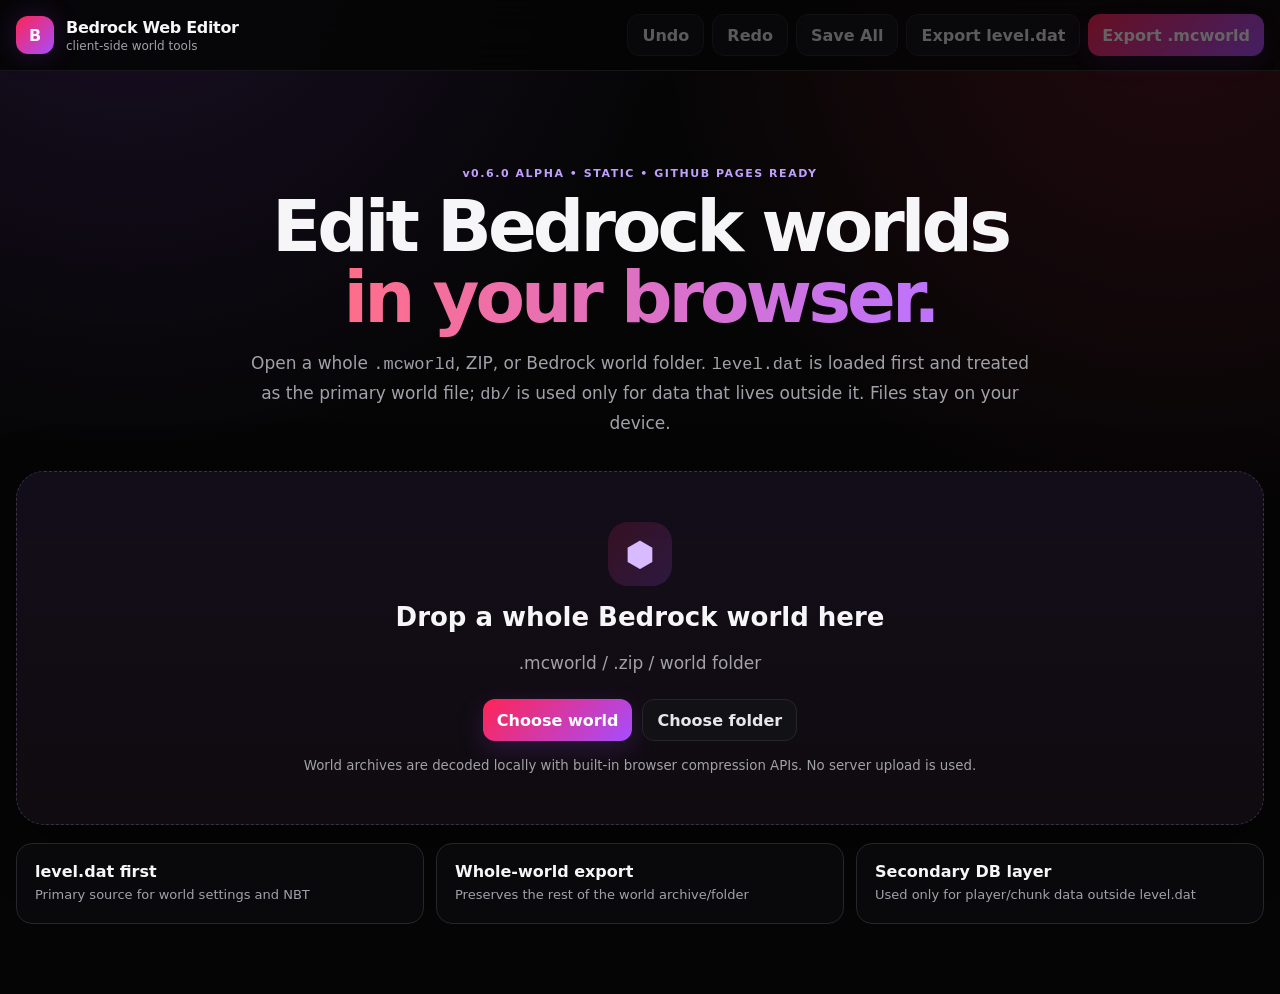
==== commit d4312bb2: "Bedrock Web Editor v0.6.0: verified LevelDB writeback and container tools" ====
--- a/index.html
+++ b/index.html
@@ -1,226 +1 @@
-<!doctype html>
-<html lang="en">
-<head>
-  <meta charset="utf-8">
-  <meta name="viewport" content="width=device-width,initial-scale=1,viewport-fit=cover">
-  <meta name="theme-color" content="#050505">
-  <meta name="color-scheme" content="dark">
-  <meta name="description" content="Client-side Minecraft Bedrock world and inventory editor for GitHub Pages.">
-  <title>Bedrock Web Editor</title>
-  <link rel="manifest" href="./manifest.webmanifest">
-  <link rel="icon" href="./icon.svg" type="image/svg+xml">
-  <link rel="stylesheet" href="./styles.css?v=0.3.2">
-</head>
-<body>
-  <header class="topbar">
-    <div class="brand"><div class="logo">B</div><div><strong>Bedrock Web Editor</strong><small>client-side world tools</small></div></div>
-    <div class="top-actions">
-      <span id="dirtyBadge" class="dirty" hidden>UNSAVED</span>
-      <button id="undoBtn" class="ghost" disabled>Undo</button>
-      <button id="redoBtn" class="ghost" disabled>Redo</button>
-      <button id="exportLevel" class="ghost" disabled>Export level.dat</button>
-      <button id="exportWorld" class="primary" disabled>Export .mcworld</button>
-    </div>
-  </header>
-
-  <main>
-    <section id="emptyState" class="hero">
-      <div class="hero-copy">
-        <span class="eyebrow">v0.3.2 ALPHA • STATIC • GITHUB PAGES READY</span>
-        <h1>Edit Bedrock worlds <span>in your browser.</span></h1>
-        <p>Open a whole <code>.mcworld</code>, ZIP, or Bedrock world folder. <code>level.dat</code> is loaded first and treated as the primary world file; <code>db/</code> is used only for data that lives outside it. Files stay on your device.</p>
-      </div>
-      <div id="dropzone" class="dropzone">
-        <div class="drop-icon">⬢</div>
-        <h2>Drop a whole Bedrock world here</h2>
-        <p>.mcworld / .zip / world folder</p>
-        <div class="drop-buttons">
-          <label class="primary file-label">Choose world<input id="fileInput" type="file" accept=".mcworld,.zip,.dat,application/zip" hidden></label>
-          <label class="ghost file-label">Choose folder<input id="folderInput" type="file" webkitdirectory multiple hidden></label>
-        </div>
-        <small>World archives are decoded locally with built-in browser compression APIs. No server upload is used.</small>
-      </div>
-      <div class="feature-row">
-        <div><b>level.dat first</b><span>Primary source for world settings and NBT</span></div>
-        <div><b>Whole-world export</b><span>Preserves the rest of the world archive/folder</span></div>
-        <div><b>Secondary DB layer</b><span>Used only for player/chunk data outside level.dat</span></div>
-      </div>
-    </section>
-
-    <section id="editor" hidden>
-      <div class="worldbar">
-        <div><span class="eyebrow">OPEN WORLD</span><h1 id="worldTitle">World</h1><p><span id="sourceName"></span> • <span id="sourceType"></span></p></div>
-        <div class="worldmeta"><span><b id="headerVersion">—</b> header</span><span><b id="payloadSize">—</b> payload</span><span><b id="levelHeaderInfo">—</b></span></div>
-      </div>
-
-      <nav class="tabs" aria-label="Editor sections">
-        <button class="tab active" data-tab="world">level.dat</button>
-        <button class="tab" data-tab="overview">Overview</button>
-        <button class="tab" data-tab="inventory">Inventory</button>
-        <button class="tab" data-tab="nbt">NBT</button>
-        <button class="tab" data-tab="database">Database</button>
-        <button class="tab" data-tab="about">About</button>
-      </nav>
-
-      <section id="panel-overview" class="panel">
-        <div class="statgrid">
-          <article><span>WORLD NAME</span><strong id="ovName">—</strong></article>
-          <article><span>GAME MODE</span><strong id="ovMode">—</strong></article>
-          <article><span>SEED</span><strong id="ovSeed">—</strong></article>
-          <article><span>SPAWN</span><strong id="ovSpawn">—</strong></article>
-          <article><span>FILES</span><strong id="ovFiles">—</strong></article>
-          <article><span>PLAYER DATA</span><strong id="ovPlayers">—</strong></article>
-        </div>
-        <article class="card notice">
-          <div class="notice-icon">!</div><div><h3>Make a backup before importing the edited world</h3><p>This editor preserves unknown NBT tags, but Bedrock changes its save format over time. Keep the original world until the edited copy has loaded correctly in-game.</p></div>
-        </article>
-      </section>
-
-      <section id="panel-world" class="panel active">
-        <div class="section-title"><div><span class="eyebrow">PRIMARY WORLD FILE • LEVEL.DAT</span><h2>World settings</h2><p>This is the first file loaded from every whole world and the primary source for world metadata.</p></div><button id="applyWorld" class="primary">Apply to level.dat</button></div>
-        <div class="formgrid">
-          <label><span>World name</span><input id="worldName" type="text"></label>
-          <label><span>Seed</span><input id="seed" type="text" inputmode="numeric"></label>
-          <label><span>Game mode</span><select id="gameMode"><option value="0">Survival</option><option value="1">Creative</option><option value="2">Adventure</option><option value="3">Spectator</option></select></label>
-          <label><span>Difficulty</span><select id="difficulty"><option value="0">Peaceful</option><option value="1">Easy</option><option value="2">Normal</option><option value="3">Hard</option></select></label>
-          <label><span>Spawn X</span><input id="spawnX" type="number"></label>
-          <label><span>Spawn Y</span><input id="spawnY" type="number"></label>
-          <label><span>Spawn Z</span><input id="spawnZ" type="number"></label>
-          <label><span>World time</span><input id="worldTime" type="text" inputmode="numeric"></label>
-        </div>
-        <div class="togglegrid">
-          <label class="switchrow"><span>Commands enabled</span><input id="commandsEnabled" type="checkbox"><i></i></label>
-          <label class="switchrow"><span>Loaded in Creative</span><input id="creativeLoaded" type="checkbox"><i></i></label>
-        </div>
-        <div class="card"><h3>Detected gamerules</h3><div id="gamerules" class="togglegrid"></div></div>
-      </section>
-
-      <section id="panel-inventory" class="panel">
-        <div class="section-title"><div><span class="eyebrow">PLAYER DATA</span><h2>Inventory editor</h2></div><label class="inline-select">Player record<select id="playerPicker"></select></label></div>
-        <article id="playerNoData" class="card warning" hidden>
-          <h3>No editable player inventory found yet</h3>
-          <p id="playerNoDataText">The editor will automatically check LevelDB for <code>~local_player</code>. You can also load an extracted raw player NBT record below.</p>
-        </article>
-        <div id="inventoryContent">
-          <div class="playerstats"><span>Level <b id="playerLevel">—</b></span><span>Health <b id="playerHealth">—</b></span><span>Source <b id="playerSource">—</b></span><small>Tap a slot to edit it</small></div>
-          <div class="player-tools card slim-card">
-            <label><span>XP level</span><input id="editPlayerLevel" type="number"></label>
-            <label><span>Health</span><input id="editPlayerHealth" type="number" step="0.5"></label>
-            <button id="applyPlayerStats" class="ghost">Apply stats</button>
-            <button id="exportSelectedPlayer" class="ghost">Export player NBT</button>
-            <button id="clearInventory" class="danger">Clear main inventory</button>
-          </div>
-          <div class="inventory-layout">
-            <div><h3>Main inventory</h3><div id="inventoryGrid" class="invgrid"></div></div>
-            <aside><h3>Armor</h3><div id="armorGrid" class="specialgrid"></div><h3>Offhand</h3><div id="offhandGrid" class="specialgrid"></div></aside>
-          </div>
-        </div>
-        <article class="card raw-card">
-          <div><h3>Raw player NBT</h3><p>For testing LevelDB player values separately, load a raw little-endian NBT record.</p></div>
-          <label class="ghost file-label">Load raw NBT<input id="rawPlayerInput" type="file" hidden></label>
-        </article>
-        <div id="rawPlayerPanel" class="card" hidden>
-          <div class="section-title compact"><div><h3 id="rawPlayerName"></h3></div><div class="inline-actions"><button id="bindRawPlayer" class="primary">Use as ~local_player</button><button id="exportRawPlayer" class="ghost">Export raw NBT</button></div></div>
-          <pre id="rawPlayerJson" class="codebox"></pre>
-        </div>
-      </section>
-
-      <section id="panel-nbt" class="panel">
-        <div class="section-title"><div><span class="eyebrow">ADVANCED</span><h2>NBT tree</h2><p>Click a scalar value to edit it.</p></div><input id="nbtSearch" class="search" placeholder="Search tags or values…"></div>
-        <div id="nbtTree" class="nbt-tree"></div>
-      </section>
-
-      <section id="panel-database" class="panel">
-        <div class="section-title"><div><span class="eyebrow">SECONDARY WORLD DATA • LEVELDB • EXPERIMENTAL</span><h2>Database bridge</h2></div><div class="inline-actions"><button id="retryDb" class="ghost">Retry scan</button><span class="pill"><b id="dbCount">0</b> DB files</span></div></div>
-        <article class="card warning"><h3>Secondary to level.dat</h3><p>The world opens and edits <code>level.dat</code> first. This database layer is only consulted for records that are not actually stored in <code>level.dat</code>, such as a modern <code>~local_player</code>. Edited database records are written without replacing the primary <code>level.dat</code> workflow.</p></article>
-        <div class="statgrid db-stats">
-          <article><span>DB STATUS</span><strong id="dbStatus">—</strong></article>
-          <article><span>LOCAL PLAYER</span><strong id="dbLocalStatus">—</strong></article>
-          <article><span>MANIFEST</span><strong id="dbManifest">—</strong></article>
-          <article><span>PENDING DB EDITS</span><strong id="dbPending">0</strong></article>
-        </div>
-        <p id="dbHints" class="muted"></p>
-        <div id="dbFiles" class="dbfiles"></div>
-      </section>
-
-      <section id="panel-about" class="panel">
-        <div class="card prose">
-          <span class="eyebrow">BEDROCK WEB EDITOR • v0.3.2 ALPHA</span>
-          <h2>What this build actually supports</h2>
-          <p>This is a static application: HTML, CSS and JavaScript only. It can be hosted from a normal GitHub Pages repository with no server, database, account system, or build step.</p>
-          <p><strong>Live site:</strong> <a href="https://alastor-kaneki.github.io/Bedrock-World-Editor/" target="_blank" rel="noopener">alastor-kaneki.github.io/Bedrock-World-Editor/</a></p>
-          <p class="muted"><strong>Build:</strong> v0.3.2-alpha • Firefox/cache recovery release</p>
-          <ul>
-            <li>Open and re-export complete <code>.mcworld</code> / ZIP archives and Bedrock world folders.</li>
-            <li>Treat <code>level.dat</code> as the primary file: load it first, edit it directly, preserve unknown tags, and write it back into the whole-world export.</li>
-            <li>Parse and write Bedrock's 8-byte <code>level.dat</code> header and little-endian NBT.</li>
-            <li>Edit common world settings while preserving unrecognized NBT tags.</li>
-            <li>Edit inventory/armor/offhand from embedded NBT, raw NBT, or a recoverable LevelDB <code>~local_player</code> record.</li>
-            <li>Browse the current official Bedrock item listing, including technical, Education, deprecated, hidden, and normally unobtainable IDs.</li>
-            <li>Display matching vanilla item/block sprites directly from Mojang’s official <code>bedrock-samples</code> repository.</li>
-            <li>Add, remove, and edit enchantments, including arbitrary numeric enchantment IDs and out-of-range levels.</li>
-            <li>Read standard LevelDB WAL records and exact keys from supported SST blocks.</li>
-            <li>Export local-player edits as a new LevelDB recovery WAL overlay without rewriting existing SST tables.</li>
-            <li>Undo/redo changes made through the editor.</li>
-          </ul>
-          <h3>Still experimental / not yet supported</h3>
-          <p>Remote <code>player_*</code> selection, arbitrary chunk/subchunk editing, block entities/containers, actor editing, and complete table compaction. Unsupported table compression is skipped with a diagnostic instead of being overwritten.</p>
-        </div>
-      </section>
-    </section>
-  </main>
-
-  <dialog id="itemDialog" class="wide-dialog">
-    <form method="dialog" onsubmit="return false">
-      <div class="dialog-head"><div><span class="eyebrow">ITEM STACK</span><h2 id="itemSlotLabel">Slot</h2></div><button id="itemCancel" class="iconbtn" aria-label="Close">×</button></div>
-      <div id="itemPreview" class="item-preview"></div>
-      <div class="item-id-row">
-        <label><span>Item identifier</span><input id="itemId" list="itemIds" autocomplete="off" spellcheck="false"></label>
-        <button id="browseCatalog" class="ghost" type="button">Browse all items</button>
-      </div>
-      <datalist id="itemIds"></datalist>
-      <div class="formgrid two"><label><span>Count</span><input id="itemCount" type="number" min="0" max="127"></label><label><span>Damage / data</span><input id="itemDamage" type="number"></label></div>
-
-      <section class="enchant-editor">
-        <div class="subsection-head"><div><span class="eyebrow">ENCHANTMENTS</span><h3>Enchant stack</h3></div><button id="enchantClear" class="ghost smallbtn" type="button">Clear all</button></div>
-        <div id="enchantList" class="enchant-list"></div>
-        <div class="enchant-add">
-          <label><span>Enchantment</span><select id="enchantType"></select></label>
-          <label id="enchantCustomWrap" hidden><span>Numeric ID</span><input id="enchantCustomId" type="number" value="0" min="-32768" max="32767"></label>
-          <label><span>Level</span><input id="enchantLevel" type="number" value="1" step="1"></label>
-          <button id="enchantAdd" class="ghost" type="button">Add / update</button>
-        </div>
-        <p class="muted tiny">Normal maximum levels are shown as hints. The editor allows out-of-range levels and custom numeric IDs for experimental/illegal stacks.</p>
-      </section>
-
-      <details><summary>Raw item data</summary><pre id="itemRaw" class="codebox"></pre></details>
-      <div class="dialog-actions"><button id="deleteItem" class="danger" type="button">Delete item</button><span></span><button id="itemCancel2" class="ghost" type="button" onclick="document.getElementById('itemDialog').close()">Cancel</button><button id="itemSave" class="primary" type="button">Save item</button></div>
-    </form>
-  </dialog>
-
-  <dialog id="catalogDialog" class="catalog-dialog">
-    <form method="dialog" onsubmit="return false">
-      <div class="dialog-head"><div><span class="eyebrow">OFFICIAL BEDROCK CATALOG</span><h2>Items & hidden IDs</h2></div><button id="catalogClose" class="iconbtn" type="button" aria-label="Close">×</button></div>
-      <div class="catalog-source"><b id="catalogSourceStatus">Loading official catalog…</b><span id="catalogSourceDetails">Microsoft Learn + Mojang bedrock-samples</span></div>
-      <div class="catalog-toolbar">
-        <input id="catalogSearch" class="search" placeholder="Search item ID or runtime ID…" autocomplete="off">
-        <select id="catalogFilter">
-          <option value="all">All items</option>
-          <option value="special">Hidden / technical / education</option>
-          <option value="technical">Technical / normally unobtainable</option>
-          <option value="education">Education / chemistry</option>
-          <option value="deprecated">Deprecated / placeholder</option>
-          <option value="normal">Normal</option>
-        </select>
-        <span id="catalogCount" class="pill">0 results</span>
-      </div>
-      <p class="muted tiny catalog-note">Catalog IDs come from Microsoft’s Bedrock reference. Sprites are linked directly from Mojang’s official <code>bedrock-samples</code> resource pack when a matching vanilla texture exists. No Minecraft textures are copied into this repository.</p>
-      <div id="catalogGrid" class="catalog-grid"></div>
-      <button id="catalogLoadMore" class="ghost catalog-more" type="button">Show more</button>
-    </form>
-  </dialog>
-
-  <div id="toast" role="status" aria-live="polite"></div>
-  <script type="module" src="./boot-0.3.2.js"></script>
-</body>
-</html>
+<!doctype html><html lang="en"><head><meta charset="utf-8"><meta name="viewport" content="width=device-width,initial-scale=1,viewport-fit=cover"><meta name="theme-color" content="#050505"><meta name="color-scheme" content="dark"><meta name="description" content="Client-side Minecraft Bedrock world, inventory and container editor for GitHub Pages."><title>Bedrock Web Editor</title><link rel="manifest" href="./manifest.webmanifest"><link rel="icon" href="./icon.svg" type="image/svg+xml"></head><body><main id="bootStatus" style="padding:2rem;font:16px system-ui;color:#eee;background:#050505;min-height:100vh">Loading Bedrock Web Editor v0.6.0…</main><script type="module" src="./ui-0.6.0.js?v=0.6.0"></script></body></html>
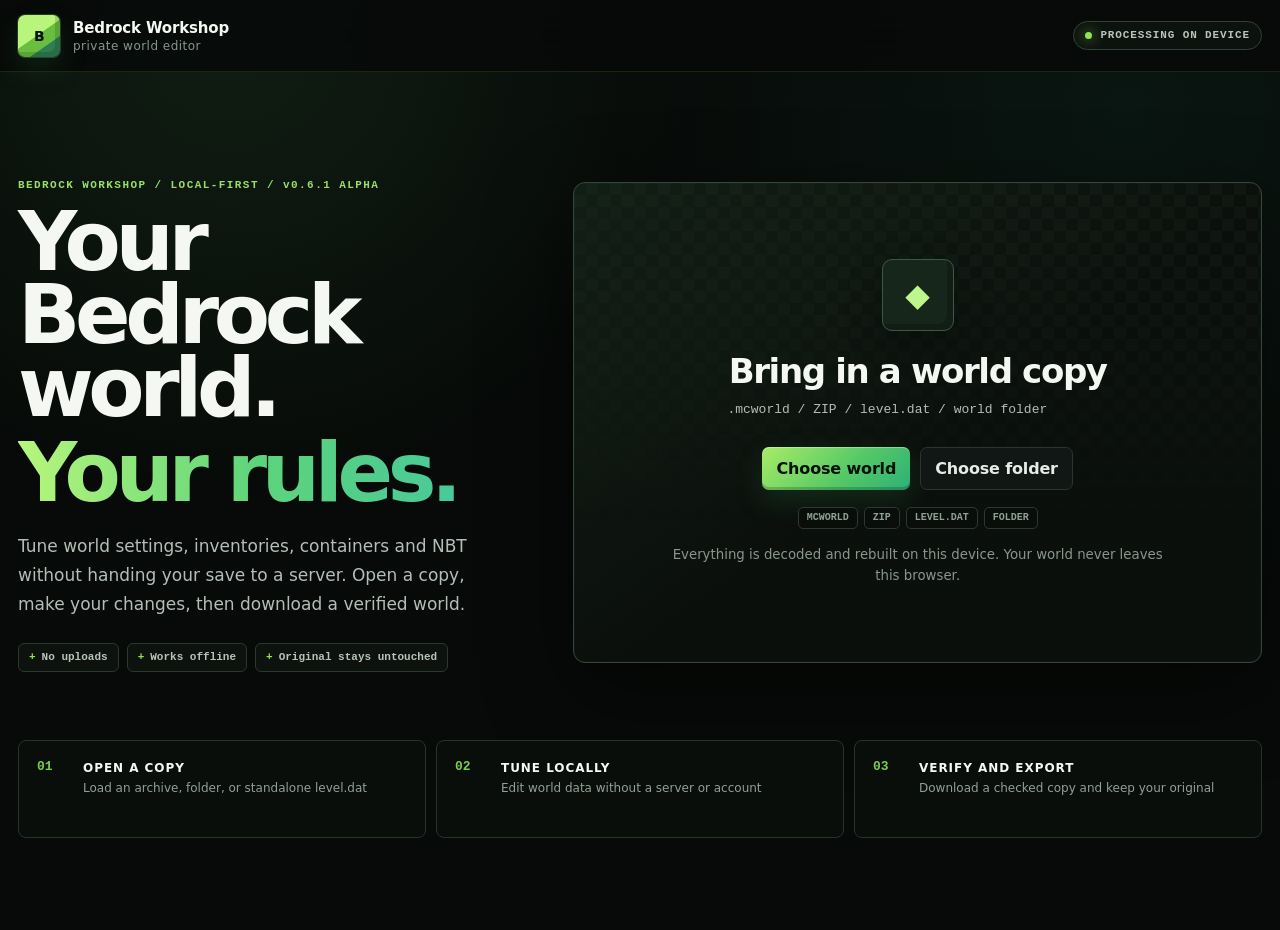
==== commit 054b9801: "Bedrock Workshop v0.6.1: refresh UI and restore tile tools" ====
--- a/index.html
+++ b/index.html
@@ -1 +1,35 @@
-<!doctype html><html lang="en"><head><meta charset="utf-8"><meta name="viewport" content="width=device-width,initial-scale=1,viewport-fit=cover"><meta name="theme-color" content="#050505"><meta name="color-scheme" content="dark"><meta name="description" content="Client-side Minecraft Bedrock world, inventory and container editor for GitHub Pages."><title>Bedrock Web Editor</title><link rel="manifest" href="./manifest.webmanifest"><link rel="icon" href="./icon.svg" type="image/svg+xml"></head><body><main id="bootStatus" style="padding:2rem;font:16px system-ui;color:#eee;background:#050505;min-height:100vh">Loading Bedrock Web Editor v0.6.0…</main><script type="module" src="./ui-0.6.0.js?v=0.6.0"></script></body></html>+<!doctype html>
+<html lang="en" data-app-state="loading">
+<head>
+  <meta charset="utf-8">
+  <meta name="viewport" content="width=device-width,initial-scale=1,viewport-fit=cover">
+  <meta name="theme-color" content="#070a08">
+  <meta name="color-scheme" content="dark">
+  <meta name="application-name" content="Bedrock Workshop">
+  <meta name="description" content="Privately edit Minecraft Bedrock worlds, inventories, containers, and NBT in your browser. Files never leave your device.">
+  <meta property="og:title" content="Bedrock Workshop">
+  <meta property="og:description" content="A local-first Minecraft Bedrock world editor. No uploads, accounts, or servers.">
+  <title>Bedrock Workshop | Private world editor</title>
+  <link rel="manifest" href="./manifest.webmanifest">
+  <link rel="icon" href="./icon.svg" type="image/svg+xml">
+  <style>
+    *{box-sizing:border-box}html,body{margin:0;min-height:100%;background:#070a08;color:#f4f7f2;font-family:Inter,system-ui,sans-serif}
+    .boot-shell{min-height:100vh;display:grid;place-items:center;padding:28px;background:radial-gradient(circle at 50% 30%,#152519,#070a08 52%)}
+    .boot-card{width:min(520px,100%);padding:34px;border:1px solid #304036;border-radius:10px;background:#0c120e;box-shadow:0 28px 90px #000}
+    .boot-mark{width:48px;height:48px;display:grid;place-items:center;border-radius:7px;background:linear-gradient(145deg,#b7f67b,#4fba61);color:#071006;font-weight:900;box-shadow:inset -5px -5px #0002}
+    .boot-card p{margin:22px 0 8px;color:#91e451;font:800 11px/1 ui-monospace,monospace;letter-spacing:.13em}.boot-card h1{margin:0;font-size:clamp(32px,8vw,54px);letter-spacing:-.055em}.boot-line{height:3px;margin-top:26px;overflow:hidden;background:#1d2921}.boot-line::after{content:"";display:block;width:38%;height:100%;background:#91e451;animation:boot 1.2s ease-in-out infinite alternate}@keyframes boot{to{transform:translateX(165%)}}
+  </style>
+</head>
+<body>
+  <main id="bootStatus" class="boot-shell" aria-live="polite">
+    <div class="boot-card">
+      <div class="boot-mark" aria-hidden="true">B</div>
+      <p>BEDROCK WORKSHOP / v0.6.1</p>
+      <h1>Preparing your local workspace.</h1>
+      <div class="boot-line" aria-hidden="true"></div>
+    </div>
+  </main>
+  <noscript>Bedrock Workshop requires JavaScript to read and rebuild worlds locally in your browser.</noscript>
+  <script type="module" src="./ui-0.6.1.js?v=0.6.1"></script>
+</body>
+</html>
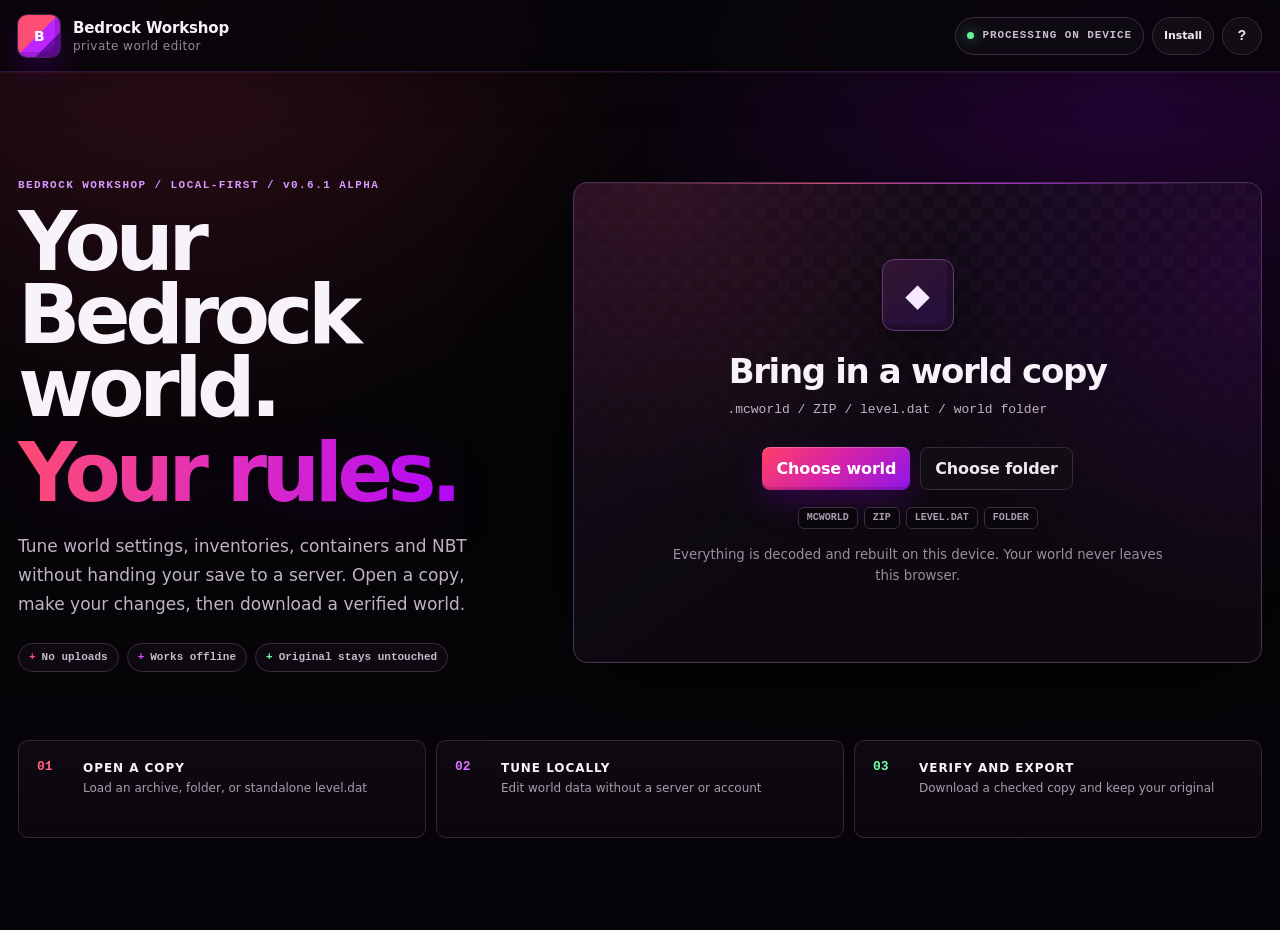
==== commit bedf55b0: "Improve Bedrock Workshop interface and safeguards" ====
--- a/index.html
+++ b/index.html
@@ -3,29 +3,60 @@
 <head>
   <meta charset="utf-8">
   <meta name="viewport" content="width=device-width,initial-scale=1,viewport-fit=cover">
-  <meta name="theme-color" content="#070a08">
+  <meta name="theme-color" content="#08050b">
   <meta name="color-scheme" content="dark">
   <meta name="application-name" content="Bedrock Workshop">
+  <meta name="apple-mobile-web-app-capable" content="yes">
+  <meta name="apple-mobile-web-app-status-bar-style" content="black-translucent">
   <meta name="description" content="Privately edit Minecraft Bedrock worlds, inventories, containers, and NBT in your browser. Files never leave your device.">
   <meta property="og:title" content="Bedrock Workshop">
   <meta property="og:description" content="A local-first Minecraft Bedrock world editor. No uploads, accounts, or servers.">
+  <meta property="og:type" content="website">
   <title>Bedrock Workshop | Private world editor</title>
   <link rel="manifest" href="./manifest.webmanifest">
   <link rel="icon" href="./icon.svg" type="image/svg+xml">
   <style>
-    *{box-sizing:border-box}html,body{margin:0;min-height:100%;background:#070a08;color:#f4f7f2;font-family:Inter,system-ui,sans-serif}
-    .boot-shell{min-height:100vh;display:grid;place-items:center;padding:28px;background:radial-gradient(circle at 50% 30%,#152519,#070a08 52%)}
-    .boot-card{width:min(520px,100%);padding:34px;border:1px solid #304036;border-radius:10px;background:#0c120e;box-shadow:0 28px 90px #000}
-    .boot-mark{width:48px;height:48px;display:grid;place-items:center;border-radius:7px;background:linear-gradient(145deg,#b7f67b,#4fba61);color:#071006;font-weight:900;box-shadow:inset -5px -5px #0002}
-    .boot-card p{margin:22px 0 8px;color:#91e451;font:800 11px/1 ui-monospace,monospace;letter-spacing:.13em}.boot-card h1{margin:0;font-size:clamp(32px,8vw,54px);letter-spacing:-.055em}.boot-line{height:3px;margin-top:26px;overflow:hidden;background:#1d2921}.boot-line::after{content:"";display:block;width:38%;height:100%;background:#91e451;animation:boot 1.2s ease-in-out infinite alternate}@keyframes boot{to{transform:translateX(165%)}}
+    *{box-sizing:border-box}
+    html,body{margin:0;min-height:100%;background:#050406;color:#f8f3fb;font-family:Inter,system-ui,-apple-system,BlinkMacSystemFont,"Segoe UI",sans-serif}
+    .boot-shell{
+      min-height:100vh;display:grid;place-items:center;padding:28px;
+      background:
+        radial-gradient(circle at 20% 18%,rgba(255,59,100,.17),transparent 34rem),
+        radial-gradient(circle at 84% 22%,rgba(169,0,255,.18),transparent 38rem),
+        #050406
+    }
+    .boot-card{
+      width:min(560px,100%);padding:36px;border:1px solid #49344f;border-radius:14px;
+      background:linear-gradient(180deg,#100b13,#0a070c);box-shadow:0 30px 110px rgba(0,0,0,.62)
+    }
+    .boot-top{display:flex;align-items:center;gap:14px}
+    .boot-mark{
+      width:50px;height:50px;display:grid;place-items:center;border-radius:10px;
+      background:linear-gradient(135deg,#ff4e73 0 48%,#a900ff 52% 100%);
+      color:#fff;font-weight:900;box-shadow:inset -5px -5px rgba(0,0,0,.16),0 14px 34px rgba(169,0,255,.24)
+    }
+    .boot-kicker{margin:0;color:#d99cff;font:800 11px/1 ui-monospace,SFMono-Regular,Consolas,monospace;letter-spacing:.13em}
+    .boot-card h1{margin:22px 0 10px;font-size:clamp(34px,8vw,58px);line-height:.94;letter-spacing:-.06em}
+    .boot-card .boot-copy{margin:0;color:#b9acbf;font-size:14px;line-height:1.6}
+    .boot-line{height:3px;margin-top:28px;overflow:hidden;border-radius:999px;background:#231829}
+    .boot-line::after{
+      content:"";display:block;width:42%;height:100%;border-radius:999px;
+      background:linear-gradient(90deg,#ff4e73,#d52bc2,#a900ff);
+      animation:boot 1.1s ease-in-out infinite alternate
+    }
+    @keyframes boot{to{transform:translateX(145%)}}
+    @media(prefers-reduced-motion:reduce){.boot-line::after{animation:none;width:100%}}
   </style>
 </head>
 <body>
   <main id="bootStatus" class="boot-shell" aria-live="polite">
     <div class="boot-card">
-      <div class="boot-mark" aria-hidden="true">B</div>
-      <p>BEDROCK WORKSHOP / v0.6.1</p>
+      <div class="boot-top">
+        <div class="boot-mark" aria-hidden="true">B</div>
+        <p class="boot-kicker">BEDROCK WORKSHOP / v0.6.1</p>
+      </div>
       <h1>Preparing your local workspace.</h1>
+      <p class="boot-copy">Loading the editor, Bedrock data helpers, and offline workspace entirely in your browser.</p>
       <div class="boot-line" aria-hidden="true"></div>
     </div>
   </main>
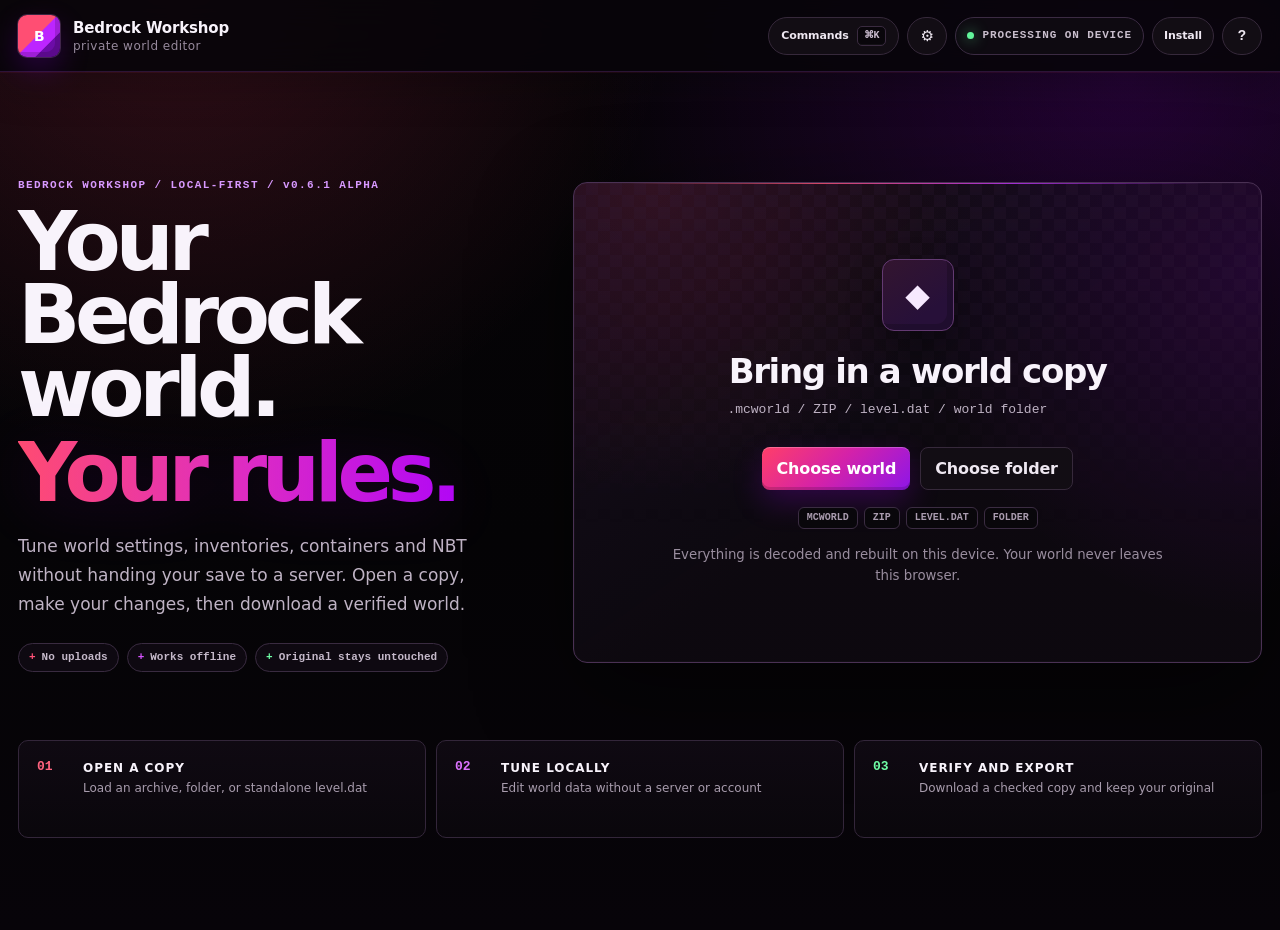
==== commit 74d3c54c: "Add command palette and workspace feature pack" ====
--- a/index.html
+++ b/index.html
@@ -15,6 +15,7 @@
   <title>Bedrock Workshop | Private world editor</title>
   <link rel="manifest" href="./manifest.webmanifest">
   <link rel="icon" href="./icon.svg" type="image/svg+xml">
+  <link rel="stylesheet" href="./workshop-features.css?v=0.6.1-feature-pack-1">
   <style>
     *{box-sizing:border-box}
     html,body{margin:0;min-height:100%;background:#050406;color:#f8f3fb;font-family:Inter,system-ui,-apple-system,BlinkMacSystemFont,"Segoe UI",sans-serif}
@@ -62,5 +63,6 @@
   </main>
   <noscript>Bedrock Workshop requires JavaScript to read and rebuild worlds locally in your browser.</noscript>
   <script type="module" src="./ui-0.6.1.js?v=0.6.1"></script>
+  <script type="module" src="./workshop-features.js?v=0.6.1-feature-pack-1"></script>
 </body>
 </html>
--- a/workshop-features.css
+++ b/workshop-features.css
@@ -0,0 +1,36 @@
+.command-trigger{display:inline-flex;align-items:center;gap:8px;padding-inline:12px!important}
+.command-trigger kbd,.workspace-hud kbd{font:750 10px/1 ui-monospace,SFMono-Regular,Consolas,monospace;color:#cdbfd2;background:#09060b;border:1px solid #3a2b40;border-radius:5px;padding:4px 6px;box-shadow:inset 0 -1px 0 rgba(255,255,255,.04)}
+.preference-trigger{width:40px;padding:0!important;font-size:15px!important}
+
+.command-palette,.feature-dialog{width:min(680px,calc(100vw - 28px));border:1px solid #52375d;border-radius:16px;background:linear-gradient(180deg,#100b13,#09070b);color:#f8f3fb;box-shadow:0 40px 130px rgba(0,0,0,.74),0 0 70px rgba(169,0,255,.12)}
+.command-palette{padding:10px;max-height:min(720px,82dvh);overflow:hidden}
+.command-palette::backdrop,.feature-dialog::backdrop{background:rgba(2,1,3,.78);backdrop-filter:blur(9px)}
+.palette-search-wrap{display:grid;grid-template-columns:auto 1fr auto;align-items:center;gap:10px;padding:8px 10px 8px 14px;border:1px solid #4d3457;border-radius:11px;background:#08060a}
+.palette-search-wrap>span{color:#d18dff;font:900 15px/1 ui-monospace,monospace}
+.palette-search-wrap input{width:100%;min-height:46px;border:0!important;outline:0!important;box-shadow:none!important;background:transparent!important;color:#fff;font-size:16px}
+.palette-search-wrap input::placeholder{color:#746a79}
+.palette-search-wrap kbd,.palette-foot kbd{font:750 10px/1 ui-monospace,SFMono-Regular,Consolas,monospace;color:#a99cac;background:#120d15;border:1px solid #3d2c44;border-radius:5px;padding:5px 6px}
+.palette-kicker{margin:14px 10px 8px;color:#9c8aa3;font:800 10px/1 ui-monospace,monospace;letter-spacing:.13em}
+.palette-list{max-height:min(510px,60dvh);overflow:auto;padding:0 3px 4px;scrollbar-width:thin}
+.palette-command{width:100%;min-height:58px;display:flex;align-items:center;justify-content:space-between;gap:16px;padding:10px 12px;border:1px solid transparent;border-radius:10px;background:transparent;color:#eee7f1;text-align:left;box-shadow:none}
+.palette-command:hover,.palette-command[data-active="true"]{border-color:#57355f;background:linear-gradient(90deg,rgba(255,59,100,.09),rgba(169,0,255,.1));transform:none}
+.palette-command span{min-width:0;display:grid;gap:4px}.palette-command b{font-size:13px}.palette-command small{overflow:hidden;text-overflow:ellipsis;white-space:nowrap;color:#9f92a4;font-size:11px}.palette-command kbd{opacity:0;color:#e4a5ff;font:800 12px/1 ui-monospace,monospace}.palette-command[data-active="true"] kbd{opacity:1}
+.palette-empty{margin:28px 12px;color:#938897;text-align:center}
+.palette-foot{display:flex;gap:16px;justify-content:flex-end;padding:10px 8px 3px;border-top:1px solid #2e2133;color:#85798a;font-size:10px}.palette-foot span{display:flex;align-items:center;gap:4px}
+
+.feature-dialog{padding:24px}
+.feature-dialog-head{display:flex;align-items:flex-start;justify-content:space-between;gap:24px}.feature-dialog-head .eyebrow{margin:2px 0 8px}.feature-dialog-head h2{margin:0;font-size:26px;letter-spacing:-.04em}.feature-close{flex:0 0 auto}
+.preference-list{display:grid;gap:8px;margin:24px 0}.preference-list label{display:flex;align-items:center;justify-content:space-between;gap:22px;padding:16px;border:1px solid #392a40;border-radius:11px;background:#0d0910;cursor:pointer}.preference-list label:hover{border-color:#533760}.preference-list span{display:grid;gap:5px}.preference-list b{font-size:13px}.preference-list small{color:#9e91a3;line-height:1.45}.preference-list input{width:21px;height:21px;accent-color:#b321f1;flex:0 0 auto}.feature-dialog-actions{display:flex;justify-content:flex-end;gap:8px}
+
+.workspace-hud{display:flex;align-items:stretch;justify-content:space-between;gap:12px;margin:0 0 18px;padding:10px;border:1px solid #38283f;border-radius:12px;background:rgba(10,7,12,.78);box-shadow:0 12px 34px rgba(0,0,0,.2);backdrop-filter:blur(12px)}
+.workspace-hud[hidden]{display:none!important}.hud-stats{min-width:0;display:flex;align-items:stretch;gap:6px;overflow-x:auto}.hud-stats>span{min-width:112px;max-width:220px;display:grid;align-content:center;gap:4px;padding:8px 11px;border:1px solid #34263a;border-radius:8px;background:#0b080d}.hud-stats small{color:#8f8294;font:800 9px/1 ui-monospace,monospace;letter-spacing:.1em}.hud-stats b{overflow:hidden;text-overflow:ellipsis;white-space:nowrap;font-size:12px}.hud-stats [data-hud="state"][data-dirty="true"]{border-color:#733349;background:rgba(255,59,100,.07)}.hud-stats [data-hud="state"][data-dirty="true"] b{color:#ff7894}
+.hud-actions{display:flex;align-items:center;gap:6px}.hud-actions button{min-height:38px;padding:8px 10px;font-size:11px;white-space:nowrap}
+
+body.pref-compact main{padding-top:22px}.pref-compact .card,.pref-compact .statgrid article{padding:14px}.pref-compact .slot{min-height:54px}.pref-compact .formgrid{gap:9px}.pref-compact .section-title{margin-bottom:12px}.pref-compact .workspace-hud{margin-bottom:10px}
+body.pref-low-glow .logo,body.pref-low-glow .primary,body.pref-low-glow .dropzone,body.pref-low-glow .workspace-hud,body.pref-low-glow dialog{box-shadow:none!important;filter:none!important}body.pref-low-glow .local-pill::before{box-shadow:none!important}
+body.pref-no-sticky-tabs .tabs{position:relative!important;top:auto!important}
+body.pref-large-targets button,body.pref-large-targets .file-label,body.pref-large-targets .tab{min-height:50px}body.pref-large-targets .slot{min-width:64px;min-height:64px}
+
+@media(max-width:900px){.workspace-hud{display:grid}.hud-actions{overflow-x:auto}.hud-actions button{flex:0 0 auto}.command-trigger span{display:none}}
+@media(max-width:620px){.command-trigger{width:40px;padding:0!important;justify-content:center}.command-trigger kbd{border:0;padding:0;background:transparent}.preference-trigger{display:none}.workspace-hud{margin-inline:0}.hud-stats>span{min-width:100px}.hud-actions button{font-size:10px}.palette-foot span:first-child{display:none}.feature-dialog{padding:18px}.preference-list label{padding:14px}.feature-dialog-actions{display:grid;grid-template-columns:1fr 1fr}.feature-dialog-actions button{width:100%}}
+@media(prefers-reduced-motion:reduce){.command-palette,.feature-dialog,.workspace-hud{scroll-behavior:auto}}
